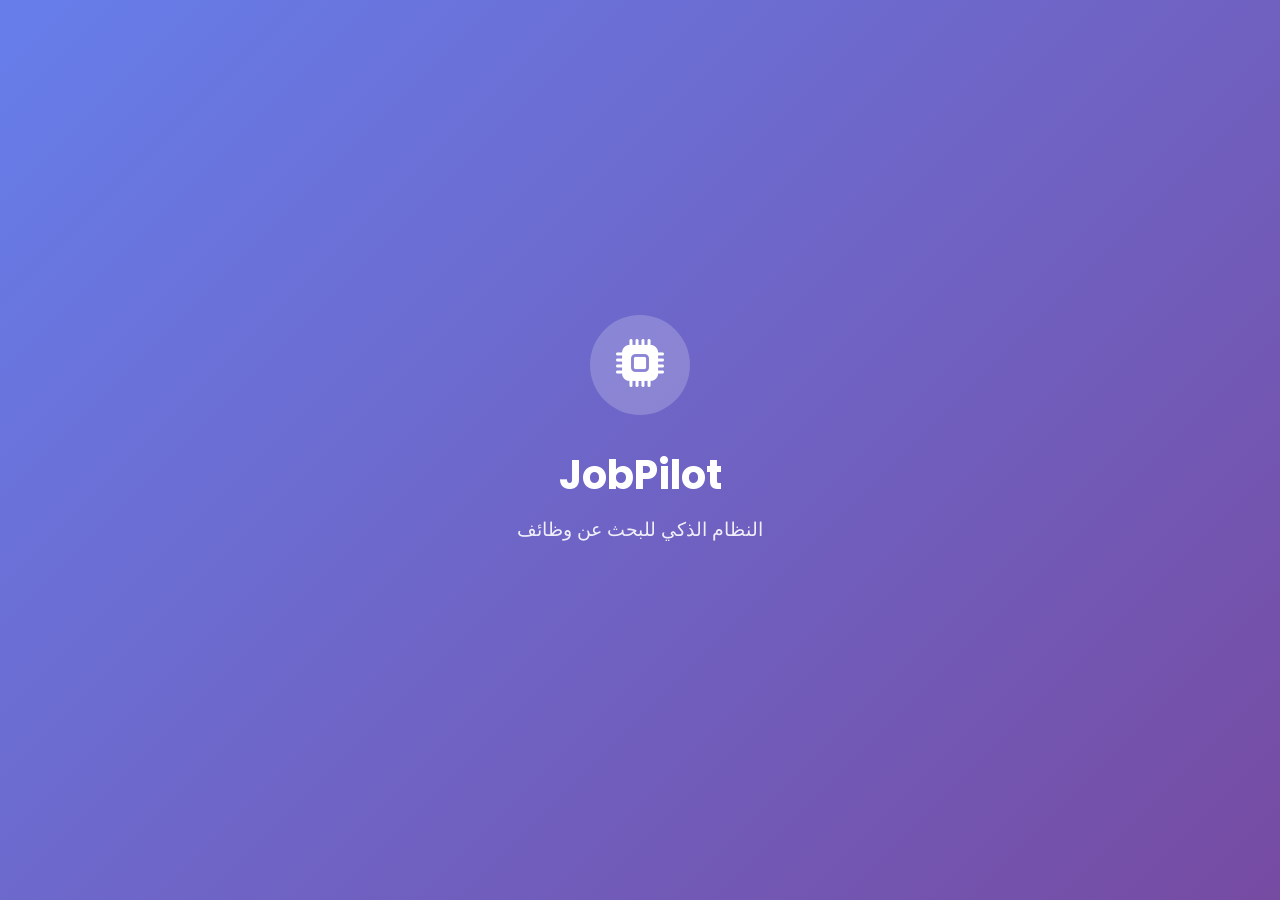
==== frontend/html/index-backup.html @ d179b81a "Initial commit: JobPilot AI-powered job application system" ====
<!DOCTYPE html>
<html lang="ar" dir="rtl">
<head>
    <meta charset="UTF-8">
    <meta name="viewport" content="width=device-width, initial-scale=1.0">
    <title>JobPilot - مساعدك الذكي للوظائف</title>
    
    <!-- Bootstrap CSS -->
    <link href="https://cdn.jsdelivr.net/npm/bootstrap@5.3.0/dist/css/bootstrap.min.css" rel="stylesheet">
    <!-- Bootstrap Icons -->
    <link rel="stylesheet" href="https://cdn.jsdelivr.net/npm/bootstrap-icons@1.11.0/font/bootstrap-icons.css">
    <!-- AOS Animation -->
    <link href="https://unpkg.com/aos@2.3.1/dist/aos.css" rel="stylesheet">
    <!-- Swiper CSS -->
    <link rel="stylesheet" href="https://cdn.jsdelivr.net/npm/swiper@10/swiper-bundle.min.css">
    <!-- Custom CSS -->
    <link rel="stylesheet" href="css/style.css">
    
    </head>
<body class="home-page">
    <!-- Secondary Navigation Bar -->
    <nav class="navbar navbar-expand-lg navbar-dark py-2" id="secondaryNav">
        <div class="container">
            <div class="d-flex justify-content-center w-100">
                <ul class="navbar-nav">
                    <li class="nav-item">
                        <a class="nav-link nav-link-sm" href="login.html">
                            <i class="bi bi-box-arrow-in-left me-1"></i> تسجيل الدخول
                        </a>
                    </li>
                    <li class="nav-item">
                        <a class="nav-link nav-link-sm" href="register.html">
                            <i class="bi bi-person-plus me-1"></i> إنشاء حساب
                        </a>
                    </li>
                    <li class="nav-item">
                        <a class="nav-link nav-link-sm" href="search.html">
                            <i class="bi bi-search me-1"></i> البحث عن وظائف
                        </a>
                    </li>
                    <li class="nav-item">
                        <a class="nav-link nav-link-sm" href="dashboard.html">
                            <i class="bi bi-speedometer2 me-1"></i> لوحة التحكم
                        </a>
                    </li>
                    <li class="nav-item">
                        <a class="nav-link nav-link-sm" href="profile.html">
                            <i class="bi bi-person me-1"></i> الملف الشخصي
                        </a>
                    </li>
                </ul>
            </div>
        </div>
    </nav>

    <!-- Main Navigation -->
    <nav class="navbar navbar-expand-lg navbar-dark bg-primary fixed-top" id="mainNav">
        <div class="container">
            <a class="navbar-brand fw-bold" href="#home">
                <i class="bi bi-rocket-takeoff"></i> JobPilot
            </a>
            <button class="navbar-toggler" type="button" data-bs-toggle="collapse" data-bs-target="#navbarNav">
                <span class="navbar-toggler-icon"></span>
            </button>
            <div class="collapse navbar-collapse" id="navbarNav">
                <ul class="navbar-nav ms-auto">
                    <li class="nav-item">
                        <a class="nav-link" href="#home">الرئيسية</a>
                    </li>
                    <li class="nav-item">
                        <a class="nav-link" href="#features">المميزات</a>
                    </li>
                    <li class="nav-item">
                        <a class="nav-link" href="#how-it-works">كيف يعمل</a>
                    </li>
                    <li class="nav-item">
                        <div class="user-info">
                            <div class="user-avatar">
                                <i class="bi bi-person-circle"></i>
                            </div>
                            <div class="user-details">
                                <div class="user-name" id="userName">مرحباً</div>
                                <div class="user-email" id="userEmail">أهلاً بك</div>
                            </div>
                            <button class="logout-btn" onclick="logout()">
                                <i class="bi bi-box-arrow-right"></i>
                                تسجيل الخروج
                            </button>
                        </div>
                    </li>
                    <li class="nav-item">
                        <div class="notification-dropdown">
                            <button class="notification-btn" onclick="toggleNotifications()">
                                <i class="bi bi-bell-fill"></i>
                                <span class="notification-badge" id="notificationBadge">0</span>
                            </button>
                            <div class="notification-dropdown-content" id="notificationDropdown">
                                <div class="notification-header">
                                    <h4>الإشعارات</h4>
                                    <button class="clear-all-btn" onclick="clearAllNotifications()">مسح الكل</button>
                                    <button class="view-jobs-btn" onclick="viewAppliedJobs()">عرض الوظائف</button>
                                </div>
                                <div class="notification-list" id="notificationList">
                                    <!-- Notifications will be loaded here -->
                                </div>
                            </div>
                        </div>
                    </li>
                </ul>
            </div>
        </div>
    </nav>

    <!-- Hero Section -->
    <section id="home" class="hero-section">
        <div class="container">
            <div class="row align-items-center min-vh-100">
                <div class="col-lg-6" data-aos="fade-right">
                    <div class="hero-content">
                        <h1 class="display-2 fw-bold text-white mb-4">
                            ابحث عن وظيفتك<br>
                            <span class="typing-text" id="typingText">تلقائياً</span>
                        </h1>
                        <p class="lead text-white-50 mb-4 fs-4">
                            منصة ذكية تجمع لك الوظائف المناسبة وتتقدم عليها بدلاً عنك<br>
                            وداعاً للبحث التقليدي والممل
                        </p>
                        <div class="d-flex gap-3 flex-wrap mb-5">
                        <a href="register.html" class="btn btn-warning btn-lg px-5 py-3 btn-arrow-animated">
                                <i class="bi bi-arrow-left ms-2"></i> ابدأ الآن
                            </a>
                            <a href="#features" class="btn btn-outline-light btn-lg px-5 py-3">
                                <i class="bi bi-play-circle ms-2"></i> تعرف على المميزات
                            </a>
                        </div>
                        
                        <!-- Trust Badges -->
                        <div class="trust-badges">
                            <div class="row">
                                <div class="col-4">
                                    <div class="trust-item">
                                        <div class="trust-icon">
                                            <i class="bi bi-briefcase-fill"></i>
                                        </div>
                                        <h4 class="fw-bold">10K+</h4>
                                        <p class="mb-0">وظيفة يومياً</p>
                                    </div>
                                </div>
                                <div class="col-4">
                                    <div class="trust-item">
                                        <div class="trust-icon">
                                            <i class="bi bi-check-circle-fill"></i>
                                        </div>
                                        <h4 class="fw-bold">95%</h4>
                                        <p class="mb-0">معدل النجاح</p>
                                    </div>
                                </div>
                                <div class="col-4">
                                    <div class="trust-item">
                                        <div class="trust-icon">
                                            <i class="bi bi-clock-fill"></i>
                                        </div>
                                        <h4 class="fw-bold">24/7</h4>
                                        <p class="mb-0">بحث مستمر</p>
                                    </div>
                                </div>
                            </div>
                        </div>
                    </div>
                </div>
                <div class="col-lg-6" data-aos="fade-left">
                    <div class="hero-image text-center">
                        <div class="floating-animation">
                            <div class="position-relative">
                                <div class="bg-white bg-opacity-10 rounded-4 p-5 backdrop-blur-sm">
                                    <i class="bi bi-briefcase-fill display-1 text-white mb-4"></i>
                                    <h3 class="text-white fw-bold mb-3">ابحث عن وظيفتك المثالية</h3>
                                    <div class="bg-white bg-opacity-20 rounded-3 p-3 mb-3">
                                        <div class="d-flex align-items-center">
                                            <i class="bi bi-search text-white ms-3"></i>
                                            <span class="text-white">محرك بحث ذكي</span>
                                        </div>
                                    </div>
                                    <div class="bg-white bg-opacity-20 rounded-3 p-3 mb-3 cursor-pointer" onclick="window.location.href='employer-registration.html'" style="cursor: pointer; transition: all 0.3s ease;">
                                        <div class="d-flex align-items-center">
                                            <i class="bi bi-building text-white ms-3"></i>
                                            <span class="text-white">صاحب عمل؟ انشر وظيفة</span>
                                        </div>
                                    </div>
                                    <div class="bg-white bg-opacity-20 rounded-3 p-3 cursor-pointer" onclick="window.location.href='search-hero-separated.html'" style="cursor: pointer; transition: all 0.3s ease;">
                                        <div class="d-flex align-items-center">
                                            <i class="bi bi-send-check text-white ms-3"></i>
                                            <span class="text-white">تقديم على وظيفة</span>
                                        </div>
                                    </div>
                                </div>
                            </div>
                        </div>
                    </div>
                </div>
            </div>
        </div>
    </section>

    <!-- Quick Action Boxes -->
    <section class="quick-actions-section py-5">
        <div class="container">
            <div class="quick-hero-actions">
                <div class="quick-action-box" onclick="window.location.href='employer-registration.html'">
                    <div class="quick-action-icon">
                        <i class="bi bi-building"></i>
                    </div>
                    <h4>صاحب عمل</h4>
                    <p>انشر وظائفك واجد أفضل المواهب المناسبة لشركتك</p>
                    <div class="quick-action-stats">
                        <span class="stat-item">500+ وظيفة</span>
                        <span class="stat-item">1000+ شركة</span>
                    </div>
                </div>
                
                <div class="quick-action-box" onclick="window.location.href='ai-system.html'">
                    <div class="quick-action-icon">
                        <i class="bi bi-person-plus"></i>
                    </div>
                    <h4>باحث عن عمل</h4>
                    <p>سجل بياناتك واحصل على وظيفة أحلامك تلقائياً</p>
                    
                </div>
                
                <div class="quick-action-box" onclick="window.location.href='search-hero-separated.html'">
                    <div class="quick-action-icon">
                        <i class="bi bi-search"></i>
                    </div>
                    <h4>تقدم الآن</h4>
                    <p>ابحث عن وظائف وتقدم فوراً باستخدام الذكاء الاصطناعي</p>
                    <div class="quick-action-stats">
                        <span class="stat-item">10K+ وظيفة</span>
                        <span class="stat-item">24/7 بحث</span>
                    </div>
                </div>
            </div>
        </div>
    </section>

    <!-- Features Section -->
    <section id="features" class="py-5 bg-light">
        <div class="container">
            <div class="text-center mb-5" data-aos="fade-up">
                <h2 class="display-4 fw-bold">مميزات رائعة</h2>
                <p class="lead text-muted">كل ما تحتاجه للبحث عن وظيفة أحلامك</p>
            </div>
            
            <div class="row g-4">
                <div class="col-md-6 col-lg-4" data-aos="fade-up" data-aos-delay="100">
                    <div class="feature-card card h-100 border-0 shadow-sm">
                        <div class="card-body text-center p-4">
                            <div class="feature-icon mb-3">
                                <i class="bi bi-person-badge display-4 text-primary"></i>
                            </div>
                            <h4 class="card-title">إدارة الملف الشخصي</h4>
                            <p class="card-text text-muted">ارفع سيرتك الذاتية وحدد تفضيلاتك ومهاراتك مرة واحدة فقط</p>
                        </div>
                    </div>
                </div>
                
                <div class="col-md-6 col-lg-4" data-aos="fade-up" data-aos-delay="200">
                    <div class="feature-card card h-100 border-0 shadow-sm">
                        <div class="card-body text-center p-4">
                            <div class="feature-icon mb-3">
                                <i class="bi bi-search display-4 text-success"></i>
                            </div>
                            <h4 class="card-title">بحث ذكي</h4>
                            <p class="card-text text-muted">يجلب النظام الوظائف من LinkedIn و Indeed وأهم منصات العمل</p>
                        </div>
                    </div>
                </div>
                
                <div class="col-md-6 col-lg-4" data-aos="fade-up" data-aos-delay="300">
                    <div class="feature-card card h-100 border-0 shadow-sm">
                        <div class="card-body text-center p-4">
                            <div class="feature-icon mb-3">
                                <i class="bi bi-robot display-4 text-warning"></i>
                            </div>
                            <h4 class="card-title">تقديم تلقائي</h4>
                            <p class="card-text text-muted">يتقدم النظام على الوظائف المناسبة تلقائياً بالنيابة عنك</p>
                        </div>
                    </div>
                </div>
                
                <div class="col-md-6 col-lg-4" data-aos="fade-up" data-aos-delay="400">
                    <div class="feature-card card h-100 border-0 shadow-sm">
                        <div class="card-body text-center p-4">
                            <div class="feature-icon mb-3">
                                <i class="bi bi-graph-up display-4 text-info"></i>
                            </div>
                            <h4 class="card-title">لوحة متابعة</h4>
                            <p class="card-text text-muted">تابع حالة طلباتك والإحصائيات المفصلة عن التقدمات</p>
                        </div>
                    </div>
                </div>
                
                <div class="col-md-6 col-lg-4" data-aos="fade-up" data-aos-delay="500">
                    <div class="feature-card card h-100 border-0 shadow-sm">
                        <div class="card-body text-center p-4">
                            <div class="feature-icon mb-3">
                                <i class="bi bi-magic display-4 text-danger"></i>
                            </div>
                            <h4 class="card-title">ذكاء اصطناعي</h4>
                            <p class="card-text text-muted">تحليل السيرة الذاتية واقتراح وظائف مناسبة وإنشاء رسائل تعريفية</p>
                        </div>
                    </div>
                </div>
                
                <div class="col-md-6 col-lg-4" data-aos="fade-up" data-aos-delay="600">
                    <div class="feature-card card h-100 border-0 shadow-sm">
                        <div class="card-body text-center p-4">
                            <div class="feature-icon mb-3">
                                <i class="bi bi-bell display-4 text-secondary"></i>
                            </div>
                            <h4 class="card-title">تنبيهات ذكية</h4>
                            <p class="card-text text-muted">تلقي إشعارات فورية بالوظائف الجديدة والمطابقة لمؤهلاتك</p>
                        </div>
                    </div>
                </div>
            </div>
        </div>
    </section>

    <!-- How It Works -->
    <section id="how-it-works" class="py-5">
        <div class="container">
            <div class="text-center mb-5" data-aos="fade-up">
                <h2 class="display-4 fw-bold">كيف يعمل JobPilot؟</h2>
                <p class="lead text-muted">ثلاث خطوات بسيطة للحصول على وظيفة أحلامك</p>
            </div>
            
            <div class="row">
                <div class="col-lg-4 mb-4" data-aos="fade-up" data-aos-delay="100">
                    <div class="step-card text-center">
                        <div class="step-number">1</div>
                        <div class="step-icon mb-3">
                            <i class="bi bi-person-plus display-1 text-primary"></i>
                        </div>
                        <h4>إنشاء حساب</h4>
                        <p class="text-muted">سجل حساب جديد وارفع سيرتك الذاتية ومعلوماتك</p>
                    </div>
                </div>
                
                <div class="col-lg-4 mb-4" data-aos="fade-up" data-aos-delay="200">
                    <div class="step-card text-center">
                        <div class="step-number">2</div>
                        <div class="step-icon mb-3">
                            <i class="bi bi-gear display-1 text-success"></i>
                        </div>
                        <h4>ضبط التفضيلات</h4>
                        <p class="text-muted">حدد نوع الوظيفة والمجال والدولة والمستوى المطلوب</p>
                    </div>
                </div>
                
                <div class="col-lg-4 mb-4" data-aos="fade-up" data-aos-delay="300">
                    <div class="step-card text-center">
                        <div class="step-number">3</div>
                        <div class="step-icon mb-3">
                            <i class="bi bi-rocket-takeoff display-1 text-warning"></i>
                        </div>
                        <h4>اجلس واسترخِ</h4>
                        <p class="text-muted">النظام سيبحث ويتقدم على أفضل الوظائف تلقائياً</p>
                    </div>
                </div>
            </div>
        </div>
    </section>

    <!-- Stats Section -->
    <section class="stats-section">
        <div class="container">
            <div class="row">
                <div class="col-lg-3 col-md-6" data-aos="fade-up" data-aos-delay="100">
                    <div class="stat-card">
                        <div class="stat-number" data-count="50000">0</div>
                        <div class="stat-label">مستخدم نشط</div>
                    </div>
                </div>
                <div class="col-lg-3 col-md-6" data-aos="fade-up" data-aos-delay="200">
                    <div class="stat-card">
                        <div class="stat-number" data-count="1000000">0</div>
                        <div class="stat-label">وظيفة متاحة</div>
                    </div>
                </div>
                <div class="col-lg-3 col-md-6" data-aos="fade-up" data-aos-delay="300">
                    <div class="stat-card">
                        <div class="stat-number" data-count="98">0%</div>
                        <div class="stat-label">معدل الرضا</div>
                    </div>
                </div>
                <div class="col-lg-3 col-md-6" data-aos="fade-up" data-aos-delay="400">
                    <div class="stat-card">
                        <div class="stat-number" data-count="500">0+</div>
                        <div class="stat-label">شريك توظيف</div>
                    </div>
                </div>
            </div>
        </div>
    </section>

    <!-- Testimonials Section -->
    <section class="py-5 bg-light">
        <div class="container">
            <div class="text-center mb-5" data-aos="fade-up">
                <h2 class="display-4 fw-bold">ماذا يقول عملاؤنا</h2>
                <p class="lead text-muted">قصص نجاح حقيقية من مستخدمي JobPilot</p>
            </div>
            
            <div class="swiper testimonialSwiper" data-aos="fade-up">
                <div class="swiper-wrapper">
                    <div class="swiper-slide">
                        <div class="testimonial-card">
                            <div class="rating">
                                <i class="bi bi-star-fill"></i>
                                <i class="bi bi-star-fill"></i>
                                <i class="bi bi-star-fill"></i>
                                <i class="bi bi-star-fill"></i>
                                <i class="bi bi-star-fill"></i>
                            </div>
                            <p class="mb-4 fs-5">"JobPilot غير حياتي تماماً! حصلت على وظيفة أحلامي في أقل من شهر. النظام كان يتقدم على الوظائف المناسبة تلقائياً وأنا نائم."</p>
                            <div class="d-flex align-items-center">
                                <img src="https://picsum.photos/seed/user1/80/80" alt="User" class="testimonial-avatar ms-3">
                                <div>
                                    <h5 class="mb-0">أحمد محمد</h5>
                                    <p class="text-muted mb-0">مطور برمجيات</p>
                                </div>
                            </div>
                        </div>
                    </div>
                    <div class="swiper-slide">
                        <div class="testimonial-card">
                            <div class="rating">
                                <i class="bi bi-star-fill"></i>
                                <i class="bi bi-star-fill"></i>
                                <i class="bi bi-star-fill"></i>
                                <i class="bi bi-star-fill"></i>
                                <i class="bi bi-star-fill"></i>
                            </div>
                            <p class="mb-4 fs-5">"أفضل منصة بحث عن وظائف استخدمتها. وفرت علي الكثير من الوقت والمجهود. أوصي بها بشدة لكل الباحثين عن عمل."</p>
                            <div class="d-flex align-items-center">
                                <img src="https://picsum.photos/seed/user2/80/80" alt="User" class="testimonial-avatar ms-3">
                                <div>
                                    <h5 class="mb-0">سارة أحمد</h5>
                                    <p class="text-muted mb-0">مصممة جرافيك</p>
                                </div>
                            </div>
                        </div>
                    </div>
                    <div class="swiper-slide">
                        <div class="testimonial-card">
                            <div class="rating">
                                <i class="bi bi-star-fill"></i>
                                <i class="bi bi-star-fill"></i>
                                <i class="bi bi-star-fill"></i>
                                <i class="bi bi-star-fill"></i>
                                <i class="bi bi-star-fill"></i>
                            </div>
                            <p class="mb-4 fs-5">"الميزة الذكية للتقديم التلقائي رائعة. حصلت على 5 مقابلات في الأسبوع الأول فقط. شكراً JobPilot!"</p>
                            <div class="d-flex align-items-center">
                                <img src="https://picsum.photos/seed/user3/80/80" alt="User" class="testimonial-avatar ms-3">
                                <div>
                                    <h5 class="mb-0">خالد العلي</h5>
                                    <p class="text-muted mb-0">مدير مشروع</p>
                                </div>
                            </div>
                        </div>
                    </div>
                </div>
                <div class="swiper-pagination"></div>
            </div>
        </div>
    </section>

    <!-- CTA Section -->
    <section class="cta-section">
        <div class="container text-center position-relative">
            <div class="row">
                <div class="col-lg-8 mx-auto" data-aos="zoom-in">
                    <h2 class="display-4 fw-bold mb-4">هل أنت مستعد للعثور على وظيفة أحلامك؟</h2>
                    <p class="lead mb-4 fs-5">انضم إلى آلاف الباحثين عن عمل الذين وثقوا في JobPilot وبدأوا مسيرتهم المهنية الجديدة</p>
                    <div class="d-flex gap-3 justify-content-center flex-wrap">
                        <a href="register.html" class="cta-button btn-arrow-animated">
                            <i class="bi bi-arrow-left ms-2"></i> ابدأ مجاناً الآن
                        </a>
                        <a href="#features" class="btn btn-outline-light btn-lg px-5 py-3">
                            <i class="bi bi-info-circle ms-2"></i> تعرف المزيد
                        </a>
                    </div>
                    <div class="mt-4">
                        <p class="mb-0"><i class="bi bi-check-circle ms-2"></i> لا توجد بطاقة ائتمانية مطلوبة</p>
                        <p class="mb-0"><i class="bi bi-check-circle ms-2"></i> إلغاء الاشتراك في أي وقت</p>
                    </div>
                </div>
            </div>
        </div>
    </section>

    <!-- Footer -->
    <footer class="bg-dark text-white py-4">
        <div class="container">
            <div class="row">
                <div class="col-md-6">
                    <h5><i class="bi bi-rocket-takeoff"></i> JobPilot</h5>
                    <p class="text-muted">مساعدك الذكي للبحث عن وظائف</p>
                </div>
                <div class="col-md-6 text-md-end">
                    <div class="social-links">
                        <a href="#" class="text-white me-3"><i class="bi bi-facebook"></i></a>
                        <a href="#" class="text-white me-3"><i class="bi bi-twitter"></i></a>
                        <a href="#" class="text-white me-3"><i class="bi bi-linkedin"></i></a>
                        <a href="#" class="text-white"><i class="bi bi-instagram"></i></a>
                    </div>
                </div>
            </div>
            <hr class="my-3 bg-secondary">
            <div class="text-center">
                <p class="mb-0 text-muted">&copy; 2024 JobPilot. جميع الحقوق محفوظة.</p>
            </div>
        </div>
    </footer>

    <!-- Bootstrap JS -->
    <script src="https://cdn.jsdelivr.net/npm/bootstrap@5.3.0/dist/js/bootstrap.bundle.min.js"></script>
    <!-- AOS Animation -->
    <script src="https://unpkg.com/aos@2.3.1/dist/aos.js"></script>
    <!-- Custom JS -->
    <script src="js/main.js"></script>
<script>
// Notification System
let notifications = [];
let notificationId = 0;

// Toggle notification dropdown
function toggleNotifications() {
    const dropdown = document.getElementById('notificationDropdown');
    dropdown.classList.toggle('show');
}

// Close dropdown when clicking outside
document.addEventListener('click', function(event) {
    const dropdown = document.getElementById('notificationDropdown');
    const button = event.target.closest('.notification-btn');
    
    if (!button && !dropdown.contains(event.target)) {
        dropdown.classList.remove('show');
    }
});

// Add new notification
function addNotification(title, message, type = 'info', job = null) {
    const notification = {
        id: ++notificationId,
        title: title,
        message: message,
        type: type,
        job: job,
        time: new Date(),
        read: false
    };
    
    notifications.unshift(notification);
    updateNotificationUI();
    updateNotificationBadge();
}

// Update notification UI
function updateNotificationUI() {
    const notificationList = document.getElementById('notificationList');
    
    if (notifications.length === 0) {
        notificationList.innerHTML = `
            <div class="no-notifications">
                <i class="bi bi-bell-slash"></i>
                <p>لا توجد إشعارات</p>
            </div>
        `;
        return;
    }
    
    notificationList.innerHTML = notifications.map(notification => `
        <div class="notification-item ${!notification.read ? 'unread' : ''}" onclick="markAsRead(${notification.id})">
            <div class="notification-content">
                <div class="notification-icon ${notification.type}">
                    <i class="bi bi-${getNotificationIcon(notification.type)}"></i>
                </div>
                <div class="notification-text">
                    <h5>${notification.title}</h5>
                    <p>${notification.message}</p>
                    ${notification.job ? `
                        <div class="job-details">
                            <div class="job-info">
                                <span class="job-title">${notification.job.title}</span>
                                <span class="job-company">${notification.job.company}</span>
                            </div>
                            <div class="job-meta">
                                <span class="job-salary">${notification.job.salary}</span>
                                <span class="job-location">${notification.job.location}</span>
                                <span class="job-status status-${notification.job.status === 'تم القبول' ? 'success' : notification.job.status === 'مرفوض' ? 'danger' : 'warning'}">${notification.job.status}</span>
                            </div>
                        </div>
                    ` : ''}
                    <div class="notification-time">${formatTime(notification.time)}</div>
                </div>
            </div>
        </div>
    `).join('');
}

// Update notification badge
function updateNotificationBadge() {
    const badge = document.getElementById('notificationBadge');
    const unreadCount = notifications.filter(n => !n.read).length;
    
    badge.textContent = unreadCount;
    badge.style.display = unreadCount > 0 ? 'flex' : 'none';
}

// Mark notification as read
function markAsRead(id) {
    const notification = notifications.find(n => n.id === id);
    if (notification) {
        notification.read = true;
        updateNotificationUI();
        updateNotificationBadge();
    }
}

// View applied jobs
function viewAppliedJobs() {
    const dropdown = document.getElementById('notificationDropdown');
    dropdown.classList.remove('show');
    
    if (window.appliedJobs && window.appliedJobs.length > 0) {
        // Create modal to show applied jobs
        const modal = document.createElement('div');
        modal.className = 'applied-jobs-modal';
        modal.innerHTML = `
            <div class="modal-overlay" onclick="closeAppliedJobsModal()">
                <div class="modal-content">
                    <div class="modal-header">
                        <h3>الوظائف التي تم التقديم عليها</h3>
                        <button class="close-modal-btn" onclick="closeAppliedJobsModal()">
                            <i class="bi bi-x"></i>
                        </button>
                    </div>
                    <div class="modal-body">
                        ${window.appliedJobs.map(job => `
                            <div class="applied-job-item">
                                <div class="job-header">
                                    <h4>${job.title}</h4>
                                    <span class="job-status status-${job.status === 'تم القبول' ? 'success' : job.status === 'مرفوض' ? 'danger' : 'warning'}">${job.status}</span>
                                </div>
                                <div class="job-details">
                                    <div class="job-info-row">
                                        <span class="job-label">الشركة:</span>
                                        <span class="job-value">${job.company}</span>
                                    </div>
                                    <div class="job-info-row">
                                        <span class="job-label">الراتب:</span>
                                        <span class="job-value">${job.salary}</span>
                                    </div>
                                    <div class="job-info-row">
                                        <span class="job-label">الموقع:</span>
                                        <span class="job-value">${job.location}</span>
                                    </div>
                                    <div class="job-info-row">
                                        <span class="job-label">تاريخ التقديم:</span>
                                        <span class="job-value">${formatTime(job.date)}</span>
                                    </div>
                                </div>
                            </div>
                        `).join('')}
                    </div>
                </div>
            </div>
        `;
        
        document.body.appendChild(modal);
        
        // Add modal styles
        const modalStyles = document.createElement('style');
        modalStyles.textContent = `
            .applied-jobs-modal {
                position: fixed;
                top: 0;
                left: 0;
                width: 100%;
                height: 100%;
                z-index: 9999;
                display: flex;
                align-items: center;
                justify-content: center;
            }
            
            .modal-overlay {
                position: absolute;
                top: 0;
                left: 0;
                width: 100%;
                height: 100%;
                background: rgba(0, 0, 0, 0.5);
                display: flex;
                align-items: center;
                justify-content: center;
            }
            
            .modal-content {
                background: white;
                border-radius: 15px;
                max-width: 600px;
                max-height: 80vh;
                overflow-y: auto;
                position: relative;
                box-shadow: 0 20px 60px rgba(0, 0, 0, 0.3);
            }
            
            .modal-header {
                display: flex;
                justify-content: space-between;
                align-items: center;
                padding: 20px;
                border-bottom: 1px solid #e9ecef;
            }
            
            .modal-header h3 {
                margin: 0;
                color: #333;
            }
            
            .close-modal-btn {
                background: none;
                border: none;
                font-size: 1.5rem;
                cursor: pointer;
                color: #666;
                transition: all 0.3s ease;
            }
            
            .close-modal-btn:hover {
                color: #333;
            }
            
            .modal-body {
                padding: 20px;
            }
            
            .applied-job-item {
                border: 1px solid #e9ecef;
                border-radius: 10px;
                margin-bottom: 15px;
                overflow: hidden;
            }
            
            .job-header {
                display: flex;
                justify-content: space-between;
                align-items: center;
                padding: 15px;
                background: #f8f9fa;
            }
            
            .job-header h4 {
                margin: 0;
                color: #333;
                font-size: 1.1rem;
            }
            
            .job-info-row {
                display: flex;
                justify-content: space-between;
                padding: 10px 15px;
                border-bottom: 1px solid #f8f9fa;
            }
            
            .job-info-row:last-child {
                border-bottom: none;
            }
            
            .job-label {
                font-weight: 600;
                color: #666;
                font-size: 0.9rem;
            }
            
            .job-value {
                color: #333;
                font-weight: 500;
            }
        `;
        document.head.appendChild(modalStyles);
        
        // Store modal reference
        window.currentModal = modal;
    } else {
        // No applied jobs
        showNotification('لا توجد وظائف تم التقديم عليها', 'info');
    }
}

// Close applied jobs modal
function closeAppliedJobsModal() {
    if (window.currentModal) {
        window.currentModal.remove();
        window.currentModal = null;
    }
}

// Clear all notifications
function clearAllNotifications() {
    notifications = [];
    updateNotificationUI();
    updateNotificationBadge();
}

// Get notification icon
function getNotificationIcon(type) {
    const icons = {
        success: 'check-circle-fill',
        info: 'info-circle-fill',
        warning: 'exclamation-triangle-fill',
        error: 'x-circle-fill'
    };
    return icons[type] || 'info-circle-fill';
}

// Format time
function formatTime(date) {
    const now = new Date();
    const diff = Math.floor((now - date) / 1000); // seconds
    
    if (diff < 60) return 'الآن';
    if (diff < 3600) return `${Math.floor(diff / 60)} دقيقة`;
    if (diff < 86400) return `${Math.floor(diff / 3600)} ساعة`;
    return `${Math.floor(diff / 86400)} يوم`;
}

// Add new job application based on user data
function addNewJobApplication() {
    const userData = JSON.parse(localStorage.getItem('userData'));
    if (!userData) return;
    
    // Create realistic job based on user data
    const jobTitles = {
        'it': ['مطور واجهات أمامية', 'مطور Full Stack', 'محلل بيانات', 'مهندس برمجيات'],
        'finance': ['محاسب', 'محلل مالي', 'مدير مالي', 'مدقق حسابات'],
        'marketing': ['مدير تسويق', 'متخصص تسويق رقمي', 'مدير حملات', 'محلل تسويق'],
        'hr': ['مدير موارد بشرية', 'متخصص توظيف', 'مدير تدريب', 'محلل موارده بشرية'],
        'sales': ['مدير مبيعات', 'مندوب مبيعات', 'مدير حسابات', 'مطور أعمال'],
        'engineering': ['مهندس مدني', 'مهندس كهربائي', 'مهندس ميكانيكي', 'مهندس معماري'],
        'healthcare': ['طبيب عام', 'ممرض', 'صيدلي', 'فني طبي'],
        'education': ['معلم', 'مدير مدرسة', 'مدرب', 'أكاديمي']
    };
    
    const companies = {
        'riyadh': ['شركة التقنية المتقدمة', 'بنك الأعمال السعودية', 'شركة النقل', 'شركة الاتصالات', 'شركة البترول'],
        'jeddah': ['شركة البحر الأحمر', 'شركة الموانئ', 'شركة السياحة', 'شركة التجارة', 'شركة الصناعة'],
        'dammam': ['شركة الصناعية', 'شركة البتروكيماويات', 'شركة النقل البحري', 'شركة الخدمات', 'شركة التكنولوجيا']
    };
    
    const userIndustry = userData.industry || 'it';
    const userLocation = userData.preferredLocation || 'riyadh';
    
    const titles = jobTitles[userIndustry] || jobTitles['it'];
    const companyList = companies[userLocation] || companies['riyadh'];
    
    const newJob = {
        id: Date.now(),
        title: titles[Math.floor(Math.random() * titles.length)],
        company: companyList[Math.floor(Math.random() * companyList.length)],
        type: 'info',
        salary: userData.targetSalary || '10,000 - 15,000 ريال',
        location: userLocation,
        status: 'قيد المراجعة',
        date: new Date()
    };
    
    // Add to applied jobs
    if (!window.appliedJobs) {
        window.appliedJobs = [];
    }
    window.appliedJobs.push(newJob);
    
    // Save to localStorage
    localStorage.setItem('appliedJobs', JSON.stringify(window.appliedJobs));
    
    // Add notification
    addNotification(
        'تقديم جديد على وظيفة',
        `قام النظام الذكي بالتقديم على وظيفة "${newJob.title}" في ${newJob.company}`,
        'info',
        newJob
    );
}

// Check if user data exists on page load
document.addEventListener('DOMContentLoaded', function() {
    const userData = localStorage.getItem('userData');
    
    if (!userData) {
        // No user data found, redirect to AI system for registration
        window.location.href = 'ai-system.html';
    } else {
        // User data exists, load applied jobs from localStorage
        const savedJobs = localStorage.getItem('appliedJobs');
        if (savedJobs) {
            window.appliedJobs = JSON.parse(savedJobs);
        }
        
        // Display user name
        const user = JSON.parse(userData);
        const userNameElement = document.getElementById('userName');
        const userEmailElement = document.getElementById('userEmail');
        
        if (userNameElement && user.fullName) {
            userNameElement.textContent = `مرحباً، ${user.fullName}`;
        }
        
        if (userEmailElement && user.email) {
            userEmailElement.textContent = user.email;
        }
        
        // Add notifications for existing applied jobs
        window.appliedJobs.forEach(job => {
            addNotification(
                'تقديم على وظيفة',
                `قام النظام الذكي بالتقديم على وظيفة "${job.title}" في ${job.company}`,
                job.status === 'تم القبول' ? 'success' : job.status === 'مرفوض' ? 'error' : 'info',
                job
            );
        });
        
        // Add welcome notification
        addNotification(
            'مرحباً بك في JobPilot',
            'النظام الذكي يعمل الآن على البحث عن وظائف مناسبة لك',
            'success'
        );
    }
});

// Logout function
function logout() {
    // Clear user data from localStorage
    localStorage.removeItem('userData');
    localStorage.removeItem('appliedJobs');
    
    // Show notification
    addNotification('تم تسجيل الخروج', 'سيتم تسجيل خروجك بنجاح', 'info');
    
    // Redirect to login page after 1 second
    setTimeout(() => {
        window.location.href = 'login.html';
    }, 1000);
}
</script>
</body>
</html>
---- frontend/html/css/style.css ----
/* Modern Hero Section */
.hero-section {
    background: linear-gradient(135deg, #667eea 0%, #764ba2 100%);
    min-height: 100vh;
    display: flex;
    align-items: center;
    position: relative;
    overflow: hidden;
}

.hero-particles {
    position: absolute;
    top: 0;
    left: 0;
    width: 100%;
    height: 100%;
    overflow: hidden;
}

.particle {
    position: absolute;
    background: rgba(255, 255, 255, 0.1);
    border-radius: 50%;
    animation: float 6s ease-in-out infinite;
}

/* Clickable boxes hover effect */
.bg-white.bg-opacity-20.rounded-3.p-3.cursor-pointer:hover {
    background: rgba(255, 255, 255, 0.3) !important;
    transform: scale(1.05);
    box-shadow: 0 10px 25px rgba(0, 0, 0, 0.2);
}

/* Job Seeker and Employer Buttons */
.job-seeker-btn,
.employer-btn {
    background: linear-gradient(135deg, #667eea, #764ba2);
    color: white;
    border: none;
    padding: 8px 16px;
    border-radius: 6px;
    font-weight: 600;
    cursor: pointer;
    transition: all 0.3s ease;
    display: inline-flex;
    align-items: center;
    gap: 6px;
    margin: 0 3px;
    box-shadow: 0 3px 10px rgba(102, 126, 234, 0.3);
    font-size: 0.9rem;
}

.job-seeker-btn:hover,
.employer-btn:hover {
    transform: translateY(-2px);
    box-shadow: 0 6px 15px rgba(102, 126, 234, 0.4);
    background: linear-gradient(135deg, #5a67d8, #6b46c1);
}

.employer-btn {
    background: linear-gradient(135deg, #28a745, #20c997);
    box-shadow: 0 3px 10px rgba(40, 167, 69, 0.3);
}

.employer-btn:hover {
    background: linear-gradient(135deg, #218838, #1e7e34);
    box-shadow: 0 6px 15px rgba(40, 167, 69, 0.4);
}

.job-seeker-btn i,
.employer-btn i {
    font-size: 0.9rem;
}

/* Notification System */
.notification-dropdown {
  position: relative;
}

.notification-btn {
  background: transparent;
  border: none;
  color: white;
  font-size: 1.2rem;
  cursor: pointer;
  position: relative;
  transition: all 0.3s ease;
}

.notification-btn:hover {
  color: #ffd700;
}

.notification-badge {
  position: absolute;
  top: -5px;
  left: -5px;
  background: #dc3545;
  color: white;
  border-radius: 50%;
  width: 18px;
  height: 18px;
  display: flex;
  align-items: center;
  justify-content: center;
  font-size: 0.7rem;
  font-weight: 600;
}

.notification-dropdown-content {
  position: absolute;
  top: 100%;
  left: 0;
  background: white;
  border-radius: 10px;
  box-shadow: 0 10px 30px rgba(0, 0, 0, 0.2);
  min-width: 300px;
  max-height: 400px;
  overflow-y: auto;
  z-index: 1000;
  display: none;
  margin-top: 10px;
}

.notification-dropdown-content.show {
  display: block;
}

.notification-header {
  display: flex;
  justify-content: space-between;
  align-items: center;
  padding: 15px;
  border-bottom: 1px solid #e9ecef;
}

.notification-header h4 {
  margin: 0;
  color: #333;
  font-size: 1.1rem;
}

.clear-all-btn {
  background: #dc3545;
  color: white;
  border: none;
  padding: 5px 10px;
  border-radius: 5px;
  font-size: 0.8rem;
  cursor: pointer;
  transition: all 0.3s ease;
}

.clear-all-btn:hover {
  background: #c82333;
}

.view-jobs-btn {
  background: #667eea;
  color: white;
  border: none;
  padding: 5px 10px;
  border-radius: 5px;
  font-size: 0.8rem;
  cursor: pointer;
  transition: all 0.3s ease;
  margin-right: 10px;
}

.view-jobs-btn:hover {
  background: #5a67d8;
}

.notification-list {
  max-height: 300px;
  overflow-y: auto;
}

.notification-item {
  padding: 15px;
  border-bottom: 1px solid #f8f9fa;
  transition: all 0.3s ease;
  cursor: pointer;
}

.notification-item:hover {
  background: #f8f9fa;
}

.notification-item.unread {
  background: #e3f2fd;
  border-right: 3px solid #667eea;
}

.notification-content {
  display: flex;
  align-items: flex-start;
  gap: 10px;
}

.notification-icon {
  width: 40px;
  height: 40px;
  border-radius: 50%;
  display: flex;
  align-items: center;
  justify-content: center;
  font-size: 1rem;
  color: white;
  flex-shrink: 0;
}

.notification-icon.success {
  background: #28a745;
}

.notification-icon.info {
  background: #17a2b8;
}

.notification-icon.warning {
  background: #ffc107;
}

.notification-icon.error {
  background: #dc3545;
}

.notification-text {
  flex: 1;
}

.notification-text h5 {
  margin: 0 0 5px 0;
  color: #333;
  font-size: 0.9rem;
  font-weight: 600;
}

.notification-text p {
  margin: 0;
  color: #666;
  font-size: 0.8rem;
  line-height: 1.4;
}

.notification-time {
  font-size: 0.7rem;
  color: #999;
  margin-top: 5px;
}

.no-notifications {
  text-align: center;
  padding: 30px;
  color: #666;
}

.no-notifications i {
  font-size: 2rem;
  color: #ccc;
  margin-bottom: 10px;
}

/* Job Details in Notifications */
.job-details {
  margin-top: 10px;
  padding: 10px;
  background: #f8f9fa;
  border-radius: 8px;
  border: 1px solid #e9ecef;
}

.job-info {
  display: flex;
  justify-content: space-between;
  align-items: center;
  margin-bottom: 8px;
}

.job-title {
  font-weight: 600;
  color: #333;
  font-size: 0.9rem;
}

.job-company {
  color: #666;
  font-size: 0.8rem;
}

.job-meta {
  display: flex;
  gap: 10px;
  flex-wrap: wrap;
}

.job-salary,
.job-location,
.job-status {
  padding: 3px 8px;
  border-radius: 12px;
  font-size: 0.75rem;
  font-weight: 600;
}

.job-salary {
  background: #e3f2fd;
  color: #667eea;
}

.job-location {
  background: #d1ecf1;
  color: #0d6efd;
}

.job-status {
  color: white;
}

.job-status.status-success {
  background: #28a745;
}

.job-status.status-warning {
  background: #ffc107;
}

.job-status.status-danger {
  background: #dc3545;
}

/* User Info Display */
.user-info {
  display: flex;
  align-items: center;
  gap: 15px;
  padding: 5px 10px;
  background: rgba(255, 255, 255, 0.1);
  border-radius: 25px;
  backdrop-filter: blur(10px);
}

.user-avatar {
  width: 40px;
  height: 40px;
  background: linear-gradient(135deg, #667eea, #764ba2);
  border-radius: 50%;
  display: flex;
  align-items: center;
  justify-content: center;
  color: white;
  font-size: 1.2rem;
}

.user-details {
  display: flex;
  flex-direction: column;
  gap: 2px;
}

.user-name {
  font-weight: 600;
  color: white;
  font-size: 0.9rem;
}

.user-email {
  font-size: 0.8rem;
  color: rgba(255, 255, 255, 0.8);
}

.logout-btn {
  background: rgba(220, 53, 69, 0.2);
  color: white;
  border: none;
  padding: 5px 10px;
  border-radius: 5px;
  font-size: 0.8rem;
  cursor: pointer;
  transition: all 0.3s ease;
  display: flex;
  align-items: center;
  gap: 5px;
}

.logout-btn:hover {
  background: rgba(220, 53, 69, 0.4);
}

/* Quick Hero Actions */
.quick-actions-section {
    background: linear-gradient(135deg, #f8f9fa 0%, #e9ecef 100%);
    padding: 60px 0;
}

.quick-hero-actions {
    display: grid;
    grid-template-columns: repeat(auto-fit, minmax(280px, 1fr));
    gap: 25px;
    margin-bottom: 0;
    animation: fadeInUp 0.8s ease 0.2s both;
}

.quick-action-box {
    background: rgba(255, 255, 255, 0.95);
    backdrop-filter: blur(10px);
    border-radius: 20px;
    padding: 35px 25px;
    text-align: center;
    transition: all 0.3s ease;
    cursor: pointer;
    border: 3px solid transparent;
    box-shadow: 0 15px 40px rgba(0, 0, 0, 0.1);
    min-height: 200px;
    display: flex;
    flex-direction: column;
    justify-content: center;
    position: relative;
    overflow: hidden;
}

.quick-action-box::before {
    content: '';
    position: absolute;
    top: 0;
    left: 0;
    right: 0;
    height: 4px;
    background: linear-gradient(90deg, #667eea, #764ba2);
    opacity: 0;
    transition: opacity 0.3s ease;
}

.quick-action-box:hover::before {
    opacity: 1;
}

.quick-action-box:hover {
    transform: translateY(-8px);
    box-shadow: 0 25px 60px rgba(0, 0, 0, 0.15);
    border-color: rgba(102, 126, 234, 0.3);
    background: rgba(255, 255, 255, 1);
}

.quick-action-icon {
    width: 80px;
    height: 80px;
    background: linear-gradient(135deg, #667eea, #764ba2);
    border-radius: 50%;
    display: flex;
    align-items: center;
    justify-content: center;
    margin: 0 auto 20px;
    font-size: 2.5rem;
    color: white;
    transition: all 0.3s ease;
    position: relative;
    z-index: 2;
}

.quick-action-box:hover .quick-action-icon {
    transform: scale(1.1);
    box-shadow: 0 15px 40px rgba(102, 126, 234, 0.3);
}

.quick-action-box h4 {
    font-size: 1.5rem;
    font-weight: 700;
    color: #333;
    margin-bottom: 15px;
    position: relative;
    z-index: 2;
}

.quick-action-box p {
    color: #666;
    line-height: 1.6;
    font-size: 1rem;
    margin: 0;
    position: relative;
    z-index: 2;
}

.quick-action-stats {
    display: flex;
    justify-content: center;
    gap: 15px;
    margin-top: 15px;
    position: relative;
    z-index: 2;
}

.stat-item {
    background: linear-gradient(135deg, #667eea, #764ba2);
    color: white;
    padding: 5px 12px;
    border-radius: 20px;
    font-size: 0.85rem;
    font-weight: 600;
    display: inline-block;
    transition: all 0.3s ease;
}

.quick-action-box:hover .stat-item {
    transform: scale(1.05);
    box-shadow: 0 5px 15px rgba(102, 126, 234, 0.3);
}

@keyframes float {
    0%, 100% { transform: translateY(0px) rotate(0deg); }
    50% { transform: translateY(-20px) rotate(180deg); }
}

.hero-content h1 {
    font-size: 4rem;
    font-weight: 900;
    margin-bottom: 2rem;
    text-shadow: 3px 3px 6px rgba(0,0,0,0.3);
    line-height: 1.2;
}

.typing-text {
    color: #ffc107;
    border-left: 4px solid #ffc107;
    padding-left: 15px;
    animation: blink 1s infinite;
    min-height: 1.2em;
    display: inline-block;
}

@keyframes blink {
    0%, 50% { border-color: #ffc107; }
    51%, 100% { border-color: transparent; }
}

/* Trust Badges */
.trust-badges {
    background: rgba(255, 255, 255, 0.1);
    backdrop-filter: blur(10px);
    border-radius: 15px;
    padding: 2rem;
    margin-top: 3rem;
}

.trust-item {
    text-align: center;
    color: white;
}

.trust-icon {
    font-size: 2.5rem;
    margin-bottom: 1rem;
    color: #ffc107;
}

/* Enhanced Features */
.feature-card {
    background: white;
    border-radius: 25px;
    padding: 2.5rem;
    box-shadow: 0 15px 50px rgba(0,0,0,0.08);
    transition: all 0.5s cubic-bezier(0.4, 0, 0.2, 1);
    border: 2px solid transparent;
    position: relative;
    overflow: hidden;
    height: 100%;
}

.feature-card::before {
    content: '';
    position: absolute;
    top: 0;
    left: -100%;
    width: 100%;
    height: 100%;
    background: linear-gradient(90deg, transparent, rgba(102, 126, 234, 0.05), transparent);
    transition: left 0.8s ease;
}

.feature-card:hover::before {
    left: 100%;
}

.feature-card:hover {
    transform: translateY(-20px) scale(1.03);
    box-shadow: 0 25px 80px rgba(102, 126, 234, 0.25);
    border-color: #667eea;
}

.feature-icon {
    width: 90px;
    height: 90px;
    border-radius: 25px;
    display: flex;
    align-items: center;
    justify-content: center;
    font-size: 2.5rem;
    margin-bottom: 2rem;
    transition: all 0.4s ease;
    background: linear-gradient(135deg, #667eea 0%, #764ba2 100%);
    color: white;
}

.feature-card:hover .feature-icon {
    transform: rotateY(360deg) scale(1.1);
}

/* Stats Section */
.stats-section {
    background: linear-gradient(135deg, #f093fb 0%, #f5576c 100%);
    padding: 5rem 0;
    position: relative;
}

.stat-card {
    text-align: center;
    color: white;
    padding: 2.5rem;
    position: relative;
}

.stat-number {
    font-size: 3.5rem;
    font-weight: 900;
    margin-bottom: 1rem;
    text-shadow: 2px 2px 4px rgba(0,0,0,0.2);
}

.stat-label {
    font-size: 1.3rem;
    opacity: 0.95;
    font-weight: 500;
}

/* Testimonials */
.testimonial-card {
    background: white;
    border-radius: 25px;
    padding: 2.5rem;
    box-shadow: 0 15px 50px rgba(0,0,0,0.08);
    margin: 1rem;
    transition: transform 0.3s ease;
}

.testimonial-card:hover {
    transform: translateY(-10px);
}

.testimonial-avatar {
    width: 80px;
    height: 80px;
    border-radius: 50%;
    margin-bottom: 1.5rem;
    border: 4px solid #667eea;
}

.rating {
    color: #ffc107;
    margin-bottom: 1.5rem;
    font-size: 1.2rem;
}

/* Process Steps */
.process-step {
    text-align: center;
    padding: 2.5rem;
    position: relative;
}

.step-number {
    width: 80px;
    height: 80px;
    border-radius: 50%;
    background: linear-gradient(135deg, #667eea 0%, #764ba2 100%);
    color: white;
    display: flex;
    align-items: center;
    justify-content: center;
    font-size: 2rem;
    font-weight: bold;
    margin: 0 auto 2rem;
    position: relative;
    z-index: 2;
    box-shadow: 0 10px 30px rgba(102, 126, 234, 0.3);
}

.process-step::after {
    content: '';
    position: absolute;
    top: 40px;
    left: 50%;
    width: 100%;
    height: 3px;
    background: linear-gradient(90deg, #667eea, #764ba2);
    z-index: 1;
}

.process-step:last-child::after {
    display: none;
}

/* CTA Section */
.cta-section {
    background: linear-gradient(135deg, #667eea 0%, #764ba2 100%);
    padding: 5rem 0;
    text-align: center;
    color: white;
    position: relative;
    overflow: hidden;
}

.cta-section::before {
    content: '';
    position: absolute;
    top: 0;
    left: 0;
    right: 0;
    bottom: 0;
    background: url('data:image/svg+xml,<svg xmlns="http://www.w3.org/2000/svg" viewBox="0 0 100 100"><defs><pattern id="grain" width="100" height="100" patternUnits="userSpaceOnUse"><circle cx="25" cy="25" r="1" fill="rgba(255,255,255,0.1)"/><circle cx="75" cy="75" r="1" fill="rgba(255,255,255,0.1)"/></pattern></defs><rect width="100" height="100" fill="url(%23grain)"/></svg>');
    opacity: 0.3;
}

.cta-button {
    background: linear-gradient(45deg, #ffc107, #ff8c00);
    border: none;
    padding: 20px 50px;
    font-size: 1.3rem;
    font-weight: 700;
    border-radius: 50px;
    color: white;
    transition: all 0.4s ease;
    box-shadow: 0 15px 40px rgba(255, 193, 7, 0.4);
    position: relative;
    z-index: 2;
}

.cta-button:hover {
    transform: translateY(-5px);
    box-shadow: 0 20px 50px rgba(255, 193, 7, 0.6);
}

/* Mobile Responsive */
@media (max-width: 768px) {
    .hero-content h1 {
        font-size: 2.5rem;
    }
    
    .stat-number {
        font-size: 2.5rem;
    }
    
    .process-step::after {
        display: none;
    }
    
    .feature-card {
        padding: 2rem;
    }
}

/* Adjust hero section margin */
.hero-section {
    padding-top: 100px !important;
}

/* Modern Footer Styles */
.modern-footer {
    background: linear-gradient(135deg, #1a1a2e 0%, #16213e 50%, #0f3460 100%);
    color: #ffffff;
    position: relative;
    overflow: hidden;
}

.modern-footer::before {
    content: '';
    position: absolute;
    top: 0;
    left: 0;
    right: 0;
    bottom: 0;
    background: url('data:image/svg+xml,<svg xmlns="http://www.w3.org/2000/svg" viewBox="0 0 1440 320"><path fill="%23ffffff" fill-opacity="0.03" d="M0,96L48,112C96,128,192,160,288,160C384,160,480,128,576,122.7C672,117,768,139,864,154.7C960,171,1056,181,1152,165.3C1248,149,1344,107,1392,85.3L1440,64L1440,320L1392,320C1344,320,1248,320,1152,320C1056,320,960,320,864,320C768,320,672,320,576,320C480,320,384,320,288,320C192,320,96,320,48,320L0,320Z"></path></svg>') no-repeat bottom;
    background-size: cover;
}

/* Footer Top Section */
.footer-top {
    background: rgba(255, 255, 255, 0.05);
    backdrop-filter: blur(10px);
    border-bottom: 1px solid rgba(255, 255, 255, 0.1);
    padding: 40px 0;
}

.footer-brand .brand-logo {
    display: flex;
    align-items: center;
    gap: 12px;
    margin-bottom: 20px;
}

.footer-brand .brand-logo i {
    font-size: 2.5rem;
    color: #ffd700;
}

.footer-brand .brand-logo span {
    font-size: 2rem;
    font-weight: 700;
    color: #ffffff;
}

.footer-brand .brand-desc {
    color: rgba(255, 255, 255, 0.8);
    font-size: 1.1rem;
    line-height: 1.6;
}

.footer-cta {
    text-align: left;
}

.footer-cta h4 {
    font-size: 2rem;
    font-weight: 700;
    margin-bottom: 15px;
    color: #ffffff;
}

.footer-cta p {
    color: rgba(255, 255, 255, 0.8);
    font-size: 1.1rem;
    margin-bottom: 25px;
}

.cta-buttons {
    display: flex;
    gap: 15px;
    flex-wrap: wrap;
}

.cta-buttons .btn {
    border-radius: 50px;
    padding: 12px 30px;
    font-weight: 600;
    transition: all 0.3s ease;
}

.cta-buttons .btn:hover {
    transform: translateY(-2px);
    box-shadow: 0 10px 25px rgba(0, 0, 0, 0.3);
}

/* Footer Main Section */
.footer-main {
    padding: 60px 0 40px;
}

.footer-widget {
    margin-bottom: 30px;
}

.widget-title {
    font-size: 1.3rem;
    font-weight: 700;
    margin-bottom: 25px;
    color: #ffffff;
    position: relative;
    padding-bottom: 15px;
}

.widget-title::after {
    content: '';
    position: absolute;
    bottom: 0;
    right: 0;
    width: 50px;
    height: 3px;
    background: linear-gradient(90deg, #ffd700, #ffed4e);
    border-radius: 2px;
}

/* Contact Info */
.contact-info {
    margin-bottom: 30px;
}

.contact-item {
    display: flex;
    align-items: flex-start;
    gap: 15px;
    margin-bottom: 20px;
}

.contact-item i {
    font-size: 1.3rem;
    color: #ffd700;
    margin-top: 5px;
    flex-shrink: 0;
}

.contact-details span {
    display: block;
    font-size: 0.9rem;
    color: rgba(255, 255, 255, 0.6);
    margin-bottom: 5px;
}

.contact-details p {
    color: rgba(255, 255, 255, 0.9);
    margin: 0;
    font-size: 1rem;
}

/* Social Links */
.social-links h6 {
    font-size: 1rem;
    color: rgba(255, 255, 255, 0.8);
    margin-bottom: 15px;
}

.social-icons {
    display: flex;
    gap: 12px;
}

.social-icon {
    width: 45px;
    height: 45px;
    border-radius: 50%;
    display: flex;
    align-items: center;
    justify-content: center;
    background: rgba(255, 255, 255, 0.1);
    color: rgba(255, 255, 255, 0.8);
    text-decoration: none;
    transition: all 0.3s ease;
    font-size: 1.2rem;
}

.social-icon:hover {
    background: #ffd700;
    color: #1a1a2e;
    transform: translateY(-3px);
}

.social-icon.facebook:hover {
    background: #1877f2;
    color: white;
}

.social-icon.twitter:hover {
    background: #1da1f2;
    color: white;
}

.social-icon.linkedin:hover {
    background: #0077b5;
    color: white;
}

.social-icon.instagram:hover {
    background: linear-gradient(45deg, #f09433 0%, #e6683c 25%, #dc2743 50%, #cc2366 75%, #bc1888 100%);
    color: white;
}

.social-icon.youtube:hover {
    background: #ff0000;
    color: white;
}

/* Footer Links */
.footer-links {
    list-style: none;
    padding: 0;
    margin: 0;
}

.footer-links li {
    margin-bottom: 12px;
}

.footer-links a {
    color: rgba(255, 255, 255, 0.8);
    text-decoration: none;
    display: flex;
    align-items: center;
    transition: all 0.3s ease;
    font-size: 0.95rem;
}

.footer-links a:hover {
    color: #ffd700;
    transform: translateX(5px);
}

.footer-links a i {
    font-size: 0.8rem;
    transition: transform 0.3s ease;
}

.footer-links a:hover i {
    transform: translateX(3px);
}

/* Footer Bottom Section */
.footer-bottom {
    background: rgba(0, 0, 0, 0.3);
    padding: 30px 0;
    border-top: 1px solid rgba(255, 255, 255, 0.1);
}

.footer-copyright p {
    color: rgba(255, 255, 255, 0.6);
    margin: 0;
    font-size: 0.95rem;
}

.footer-bottom-links {
    display: flex;
    gap: 20px;
    flex-wrap: wrap;
    justify-content: flex-end;
}

.footer-bottom-links a {
    color: rgba(255, 255, 255, 0.6);
    text-decoration: none;
    font-size: 0.9rem;
    transition: color 0.3s ease;
}

.footer-bottom-links a:hover {
    color: #ffd700;
}

/* Payment Methods */
.payment-methods {
    margin-top: 30px;
    padding-top: 30px;
    border-top: 1px solid rgba(255, 255, 255, 0.1);
    text-align: center;
}

.payment-methods h6 {
    color: rgba(255, 255, 255, 0.6);
    font-size: 0.9rem;
    margin-bottom: 15px;
}

.payment-icons {
    display: flex;
    justify-content: center;
    gap: 20px;
}

.payment-icons i {
    font-size: 2rem;
    color: rgba(255, 255, 255, 0.6);
    transition: all 0.3s ease;
}

.payment-icons i:hover {
    color: #ffd700;
    transform: translateY(-3px);
}

/* Back to Top Button */
.back-to-top {
    position: fixed;
    bottom: 30px;
    left: 30px;
    width: 50px;
    height: 50px;
    border-radius: 50%;
    background: linear-gradient(135deg, #ffd700, #ffed4e);
    color: #1a1a2e;
    border: none;
    cursor: pointer;
    display: flex;
    align-items: center;
    justify-content: center;
    font-size: 1.2rem;
    opacity: 0;
    visibility: hidden;
    transition: all 0.3s ease;
    z-index: 1000;
    box-shadow: 0 5px 15px rgba(255, 215, 0, 0.3);
}

.back-to-top.show {
    opacity: 1;
    visibility: visible;
}

.back-to-top:hover {
    transform: translateY(-5px);
    box-shadow: 0 10px 25px rgba(255, 215, 0, 0.5);
}

/* Responsive Design */
@media (max-width: 768px) {
    .footer-top {
        padding: 30px 0;
    }
    
    .footer-cta {
        text-align: center;
        margin-top: 30px;
    }
    
    .cta-buttons {
        justify-content: center;
    }
    
    .footer-main {
        padding: 40px 0 30px;
    }
    
    .footer-bottom-links {
        justify-content: center;
        margin-top: 15px;
    }
    
    .payment-icons {
        flex-wrap: wrap;
    }
    
    .back-to-top {
        bottom: 20px;
        left: 20px;
        width: 45px;
        height: 45px;
    }
}

@media (max-width: 576px) {
    .footer-brand .brand-logo i {
        font-size: 2rem;
    }
    
    .footer-brand .brand-logo span {
        font-size: 1.5rem;
    }
    
    .footer-cta h4 {
        font-size: 1.5rem;
    }
    
    .cta-buttons {
        flex-direction: column;
        align-items: center;
    }
    
    .cta-buttons .btn {
        width: 100%;
        max-width: 250px;
    }
    
    .footer-bottom-links {
        flex-direction: column;
        align-items: center;
        gap: 10px;
    }
}

/* Floating Animation */
.floating-animation {
    animation: floating 3s ease-in-out infinite;
}

@keyframes floating {
    0%, 100% { transform: translateY(0px); }
    50% { transform: translateY(-30px); }
}

/* Arrow Animation */
.btn-arrow-animated {
    position: relative;
    overflow: hidden;
    transition: all 0.3s ease;
}

.btn-arrow-animated i {
    transition: all 0.3s ease;
    display: inline-block;
}

.btn-arrow-animated:hover i {
    transform: translateX(-5px);
}

.btn-arrow-animated::after {
    content: '';
    position: absolute;
    top: 50%;
    left: -100%;
    width: 100%;
    height: 2px;
    background: rgba(255, 255, 255, 0.3);
    transform: translateY(-50%);
    transition: left 0.5s ease;
}

.btn-arrow-animated:hover::after {
    left: 100%;
}
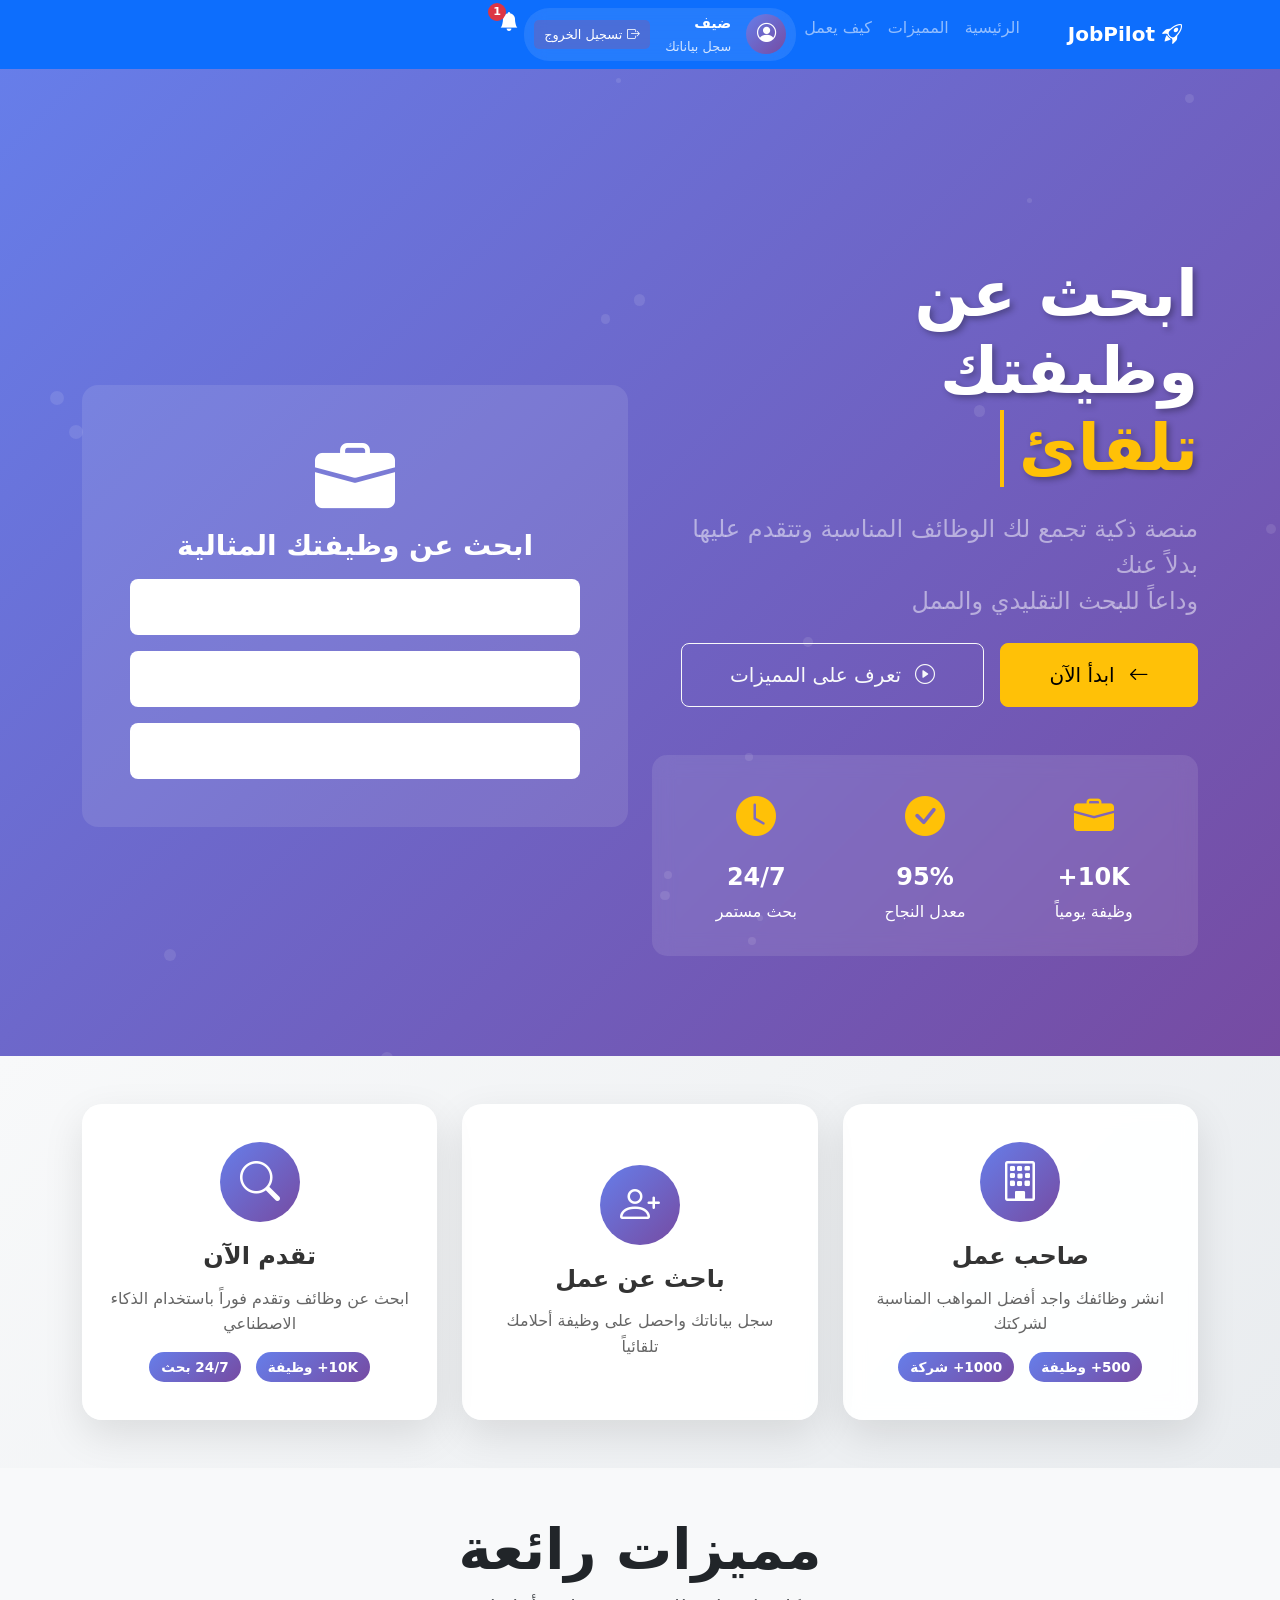
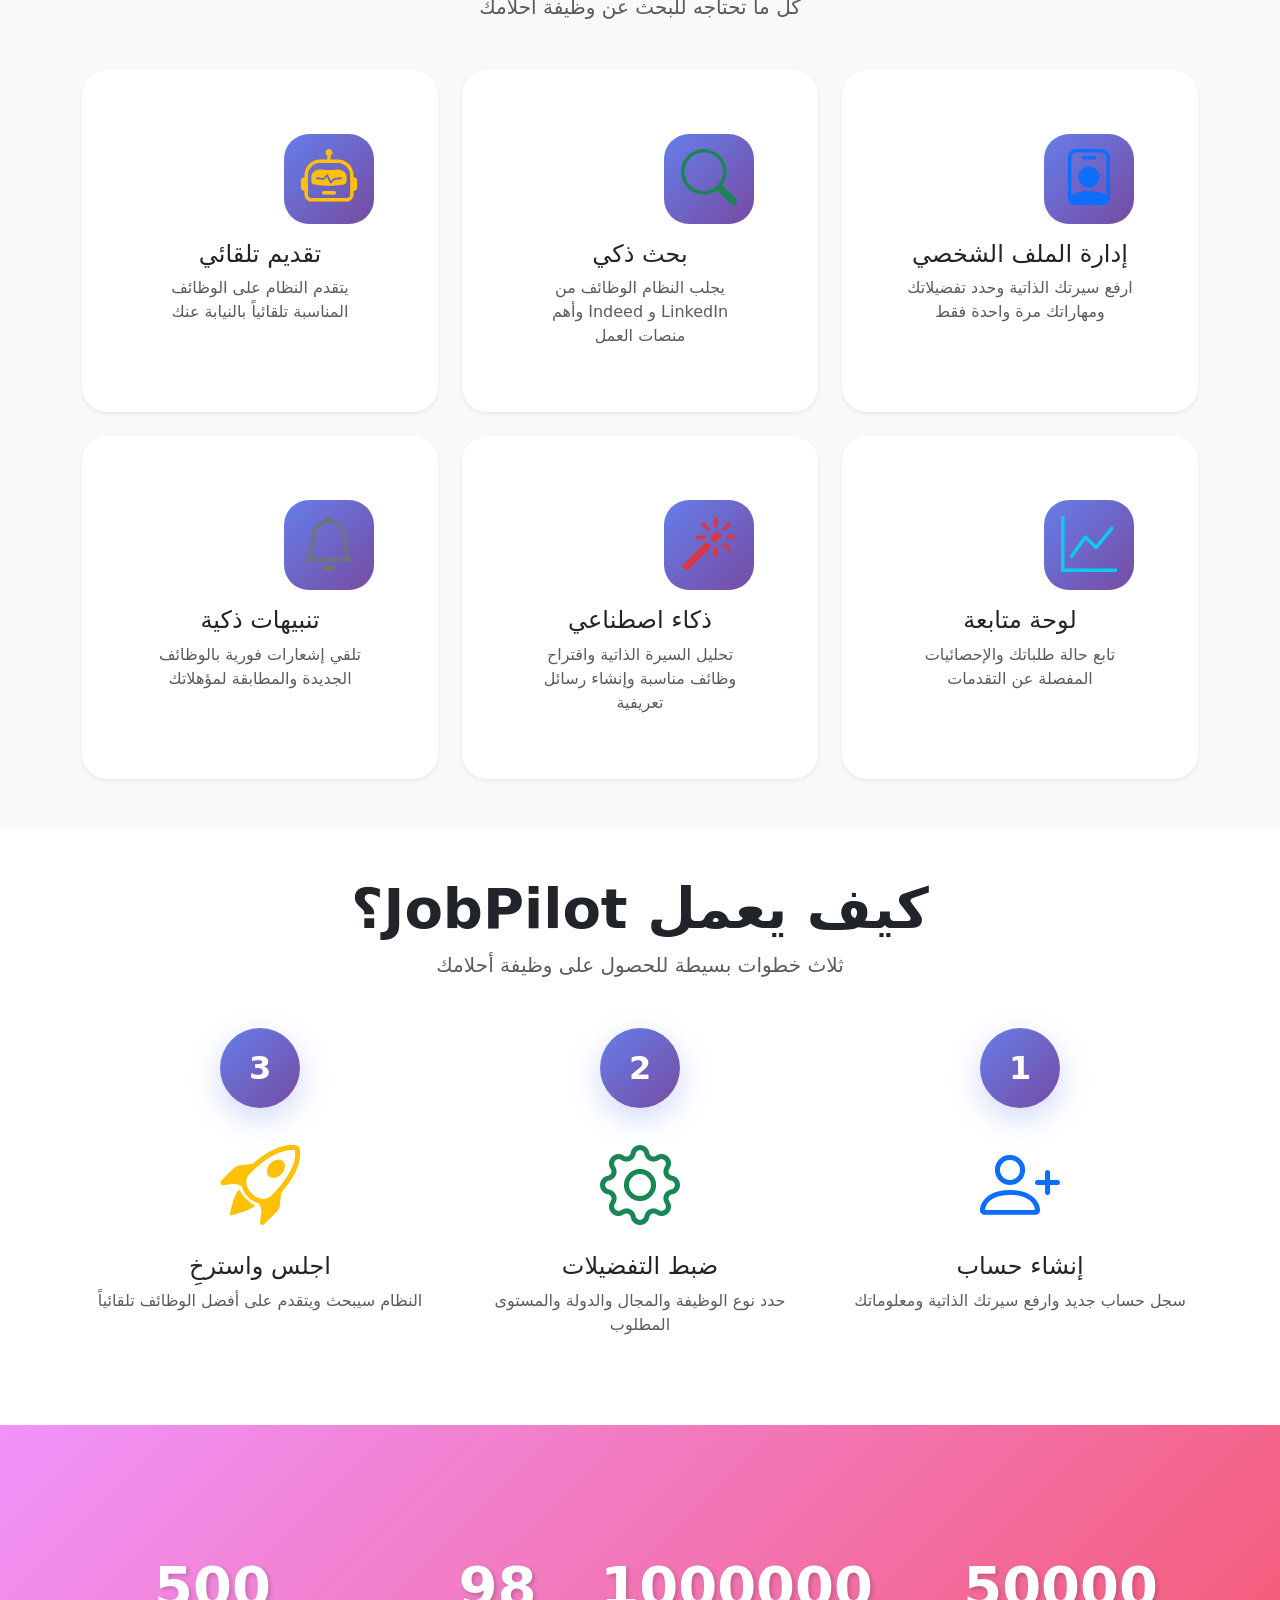
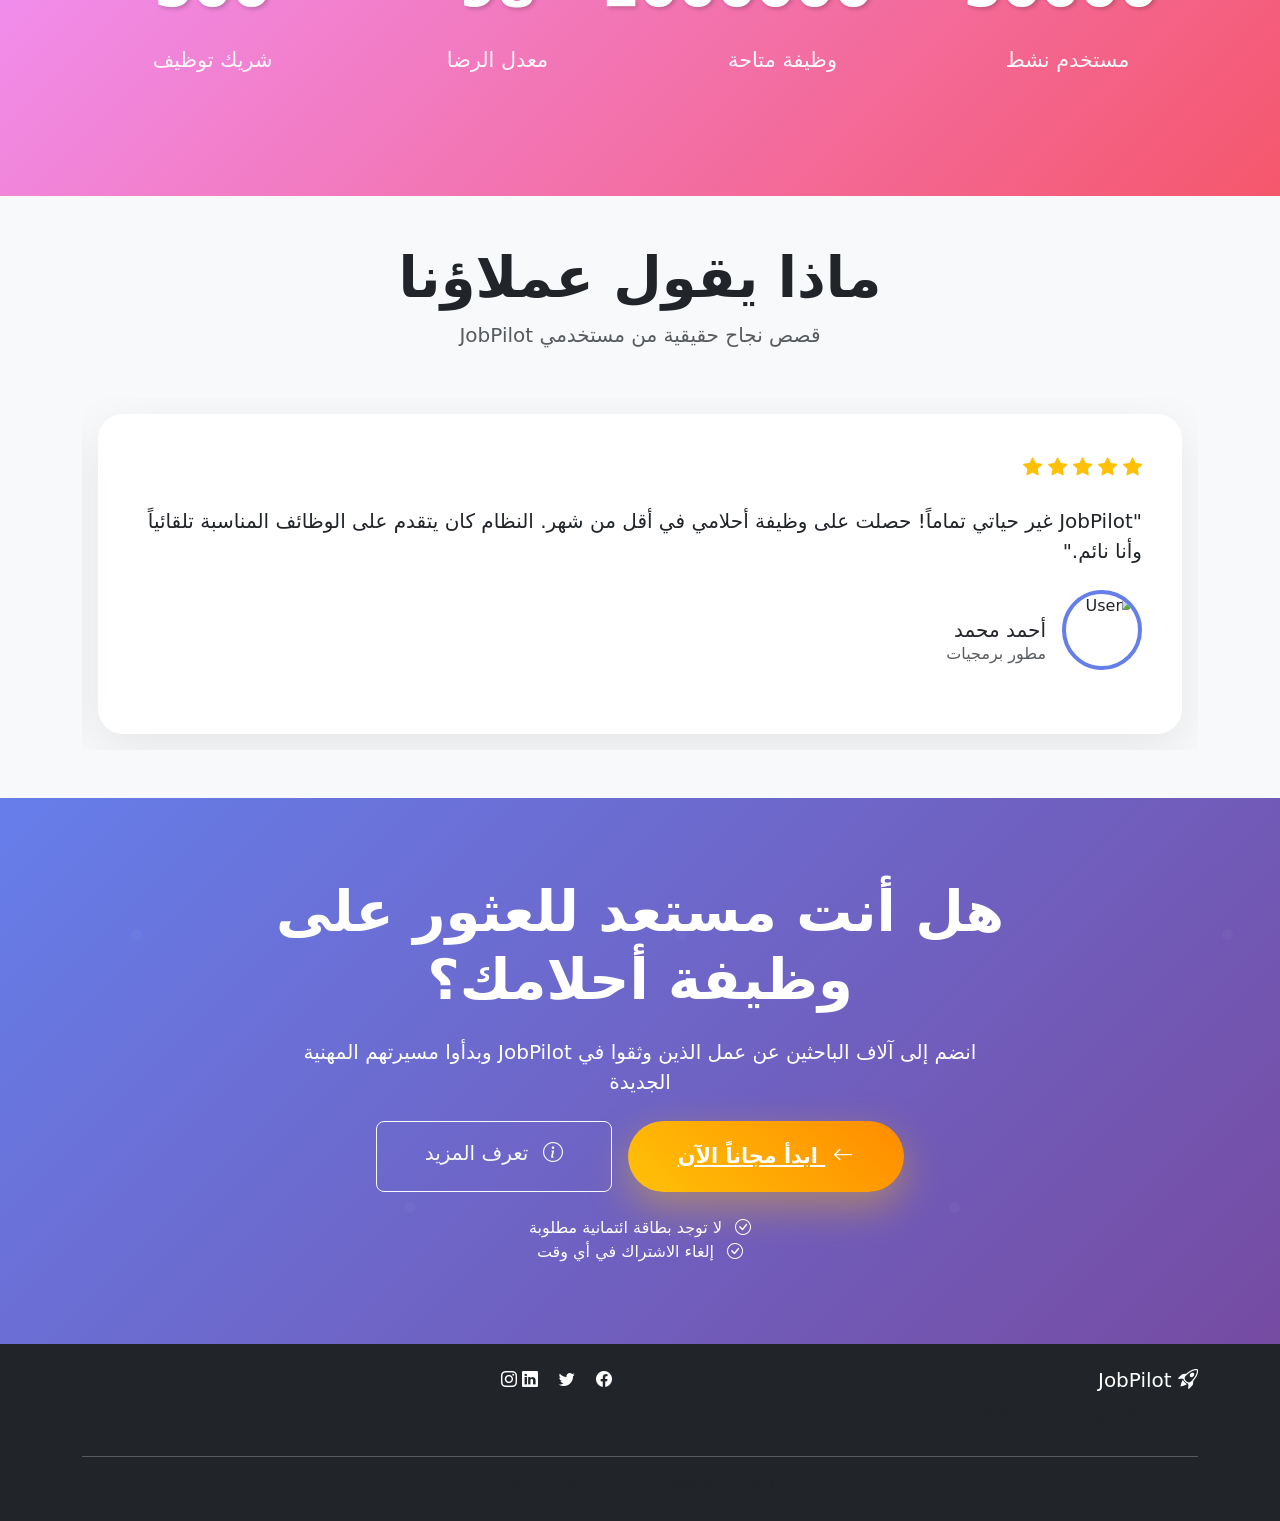
==== commit 6ffe8d87: "Make AI system use real user specialization and experience level" ====
--- a/frontend/html/index-backup.html
+++ b/frontend/html/index-backup.html
@@ -841,42 +841,134 @@
 
 // Add new job application based on user data
 function addNewJobApplication() {
-    const userData = JSON.parse(localStorage.getItem('userData'));
-    if (!userData) return;
-    
-    // Create realistic job based on user data
+    const userData = localStorage.getItem('userData');
+    let userIndustry, userLocation, targetSalary, userSkills, userExperience;
+    
+    if (userData) {
+        const user = JSON.parse(userData);
+        userIndustry = user.industry || 'it';
+        userLocation = user.preferredLocation || 'riyadh';
+        targetSalary = user.targetSalary || '10,000 - 15,000 ريال';
+        userSkills = user.skills || '';
+        userExperience = user.experienceLevel || '';
+    } else {
+        // Don't work without real user data - show message to register
+        addNotification(
+            '📝 مطلوب تسجيل بيانات',
+            'يرجى تسجيل بياناتك أولاً ليعمل النظام الذكي بشكل حقيقي ومخصص',
+            'warning'
+        );
+        return;
+    }
+    
+    // Create realistic job based on user's ACTUAL data
     const jobTitles = {
-        'it': ['مطور واجهات أمامية', 'مطور Full Stack', 'محلل بيانات', 'مهندس برمجيات'],
-        'finance': ['محاسب', 'محلل مالي', 'مدير مالي', 'مدقق حسابات'],
-        'marketing': ['مدير تسويق', 'متخصص تسويق رقمي', 'مدير حملات', 'محلل تسويق'],
-        'hr': ['مدير موارد بشرية', 'متخصص توظيف', 'مدير تدريب', 'محلل موارده بشرية'],
-        'sales': ['مدير مبيعات', 'مندوب مبيعات', 'مدير حسابات', 'مطور أعمال'],
-        'engineering': ['مهندس مدني', 'مهندس كهربائي', 'مهندس ميكانيكي', 'مهندس معماري'],
-        'healthcare': ['طبيب عام', 'ممرض', 'صيدلي', 'فني طبي'],
-        'education': ['معلم', 'مدير مدرسة', 'مدرب', 'أكاديمي']
+        'it': {
+            'مبتدئ': ['مطور واجهات أمامية مبتدئ', 'مساعد مطور برمجيات', 'مصمم مواقع', 'فني دعم فني'],
+            'متوسط': ['مطور واجهات أمامية', 'مطور Full Stack', 'محلل بيانات مبتدئ', 'مهندس برمجيات'],
+            'خبير': ['مهندس برمجيات أول', 'محلل بيانات أول', 'مطور Backend أول', 'DevOps Engineer', 'مهندس سحابة', 'قائد فريق تطوير']
+        },
+        'finance': {
+            'مبتدئ': ['محاسب مبتدئ', 'مساعد محاسب', 'موظف دخال حسابات', 'مدقق حسابات مبتدئ'],
+            'متوسط': ['محاسب', 'محلل مالي مبتدئ', 'مدير مالي مساعد', 'موظف بنك'],
+            'خبير': ['محلل مالي أول', 'مدير مالي', 'مستشار مالي', 'مدير خزينة', 'مدير استثمار']
+        },
+        'marketing': {
+            'مبتدئ': ['مسوق إلكتروني مبتدئ', 'مساعد تسويق', 'منسق محتوى', 'مدير وسائل تواصل اجتماعي'],
+            'متوسط': ['متخصص تسويق رقمي', 'مدير حملات', 'محلل تسويق', 'مسوق إلكتروني'],
+            'خبير': ['مدير تسويق', 'مدير علامة تجارية', 'مدير تسويق رقمي أول', 'مدير تطوير أعمال']
+        },
+        'hr': {
+            'مبتدئ': ['مساعد موارد بشرية', 'متخصص توظيف مبتدئ', 'منسق سجلات', 'فني موارد بشرية'],
+            'متوسط': ['متخصص توظيف', 'محلل موارد بشرية', 'مدير تدريب', 'أخصائي علاقات موظفين'],
+            'خبير': ['مدير موارد بشرية', 'مدير تعويضات', 'مدير أداء', 'مستشار موارد بشرية']
+        },
+        'sales': {
+            'مبتدئ': ['مندوب مبيعات مبتدئ', 'مساعد مبيعات', 'موظف خدمة عملاء', 'مندوب مبيعات داخلية'],
+            'متوسط': ['مندوب مبيعات', 'مدير حسابات', 'مساعد مدير مبيعات', 'مندوب مبيعات ميداني'],
+            'خبير': ['مدير مبيعات', 'مدير تطوير أعمال', 'مدير فرع', 'مدير مبيعات أول']
+        },
+        'engineering': {
+            'مبتدئ': ['مهندس مدني مبتدئ', 'مهندس مساح', 'مهندس تصميم', 'مهندس إنشاءات مبتدئ'],
+            'متوسط': ['مهندس مدني', 'مهندس كهربائي', 'مهندس ميكانيكي', 'مهندس معماري'],
+            'خبير': ['مهندس استشاري', 'مدير مشروع', 'مهندس أول', 'مدير قسم هندسي']
+        },
+        'healthcare': {
+            'مبتدئ': ['ممرض مبتدئ', 'فني طبي', 'صيدلاني مبتدئ', 'أخصائي تمريض'],
+            'متوسط': ['ممرض', 'صيدلاني', 'فني مختبرات', 'أخصائي تغذية'],
+            'خبير': ['طبيب عام', 'طبيب اختصاص', 'صيدلاني', 'أخصائي تخدير']
+        },
+        'education': {
+            'مبتدئ': ['معلم مبتدئ', 'مساعد معلم', 'موجه صف', 'أخصائي تربوي مبتدئ'],
+            'متوسط': ['معلم', 'موجه أكاديمي', 'أخصائي تربوي', 'مدير قسم'],
+            'خبير': ['مدير مدرسة', 'موجه أكاديمي أول', 'مدير تعليم', 'مطور مناهج']
+        }
     };
     
     const companies = {
-        'riyadh': ['شركة التقنية المتقدمة', 'بنك الأعمال السعودية', 'شركة النقل', 'شركة الاتصالات', 'شركة البترول'],
-        'jeddah': ['شركة البحر الأحمر', 'شركة الموانئ', 'شركة السياحة', 'شركة التجارة', 'شركة الصناعة'],
-        'dammam': ['شركة الصناعية', 'شركة البتروكيماويات', 'شركة النقل البحري', 'شركة الخدمات', 'شركة التكنولوجيا']
+        'riyadh': {
+            'كبرى': ['شركة التقنية المتقدمة', 'بنك الأعمال السعودية', 'شركة الاتصالات السعودية', 'شركة البترول السعودية', 'شركة الكهرباء', 'شركة الصناعات الأساسية'],
+            'متوسطة': ['شركة النقل الجماعي', 'شركة المياه الوطنية', 'شركة الأسواق السعودية', 'شركة البتركيماويات', 'شركة الأسمدة'],
+            'صغيرة': ['شركة التقنية الناشئة', 'شركة الحلول الرقمية', 'شركة الاستشارات التقنية', 'شركة البرمجيات المتخصصة']
+        },
+        'jeddah': {
+            'كبرى': ['شركة البحر الأحمر', 'شركة الموانئ', 'شركة السياحة', 'شركة التجارة', 'شركة الصناعة'],
+            'متوسطة': ['شركة البناء', 'شركة النقل البحري', 'شركة الخدمات اللوجستية', 'شركة التخزين'],
+            'صغيرة': ['شركة الاستيراد والتصدير', 'شركة التسويق الرقمي', 'شركة السياحة البحرية', 'شركة الصناعات الغذائية']
+        },
+        'dammam': {
+            'كبرى': ['شركة الصناعية', 'شركة البتروكيماويات', 'شركة النقل البحري', 'شركة الصلب'],
+            'متوسطة': ['شركة الأسمدة', 'شركة البتروكيماويات الثانية', 'شركة الصناعات المعدنية', 'شركة الطاقة'],
+            'صغيرة': ['شركة الخدمات البترولية', 'شركة الصيانة الصناعية', 'شركة المقاولات', 'شركة المعدات الثقيلة']
+        }
     };
     
-    const userIndustry = userData.industry || 'it';
-    const userLocation = userData.preferredLocation || 'riyadh';
-    
-    const titles = jobTitles[userIndustry] || jobTitles['it'];
-    const companyList = companies[userLocation] || companies['riyadh'];
+    // Get job titles based on user's experience level
+    const experienceLevel = userExperience || 'متوسط';
+    const titlesByExperience = jobTitles[userIndustry]?.[experienceLevel] || jobTitles['it']['متوسط'];
+    const titles = titlesByExperience;
+    
+    // Get companies based on location
+    const companiesByLocation = companies[userLocation] || companies['riyadh'];
+    const allCompanies = [...companiesByLocation['كبرى'], ...companiesByLocation['متوسطة'], ...companiesByLocation['صغيرة']];
+    
+    // Add skill-based job matching
+    const skillBasedJobs = {
+        'javascript': ['مطور JavaScript', 'مطور React.js', 'مطور Node.js', 'مهندس Frontend'],
+        'python': ['مطور Python', 'محلل بيانات Python', 'مهندس Backend Python', 'عالم بيانات Python'],
+        'java': ['مطور Java', 'مهندس Java', 'مطور Spring Boot', 'مهندس Backend Java'],
+        'react': ['مطور React', 'مهندس React', 'مطور React Native', 'مهندس Frontend React'],
+        'marketing': ['مسوق رقمي', 'مدير حملات', 'محلل تسويق', 'مدير وسائل التواصل'],
+        'accounting': ['محاسب', 'محلل مالي', 'مدقق حسابات', 'مدير مالي'],
+        'teaching': ['معلم', 'موجه أكاديمي', 'مدير مدرسة', 'مطور مناهج']
+    };
+    
+    // Try to match user skills with job titles
+    let matchingTitles = titles;
+    if (userSkills) {
+        const skills = userSkills.toLowerCase();
+        for (const [skill, skillJobs] of Object.entries(skillBasedJobs)) {
+            if (skills.includes(skill)) {
+                matchingTitles = [...skillJobs, ...titles];
+                break;
+            }
+        }
+    }
+    
+    const statuses = ['قيد المراجعة', 'تم القبول', 'مرفوض'];
+    const randomStatus = statuses[Math.floor(Math.random() * statuses.length)];
     
     const newJob = {
         id: Date.now(),
-        title: titles[Math.floor(Math.random() * titles.length)],
-        company: companyList[Math.floor(Math.random() * companyList.length)],
-        type: 'info',
-        salary: userData.targetSalary || '10,000 - 15,000 ريال',
+        title: matchingTitles[Math.floor(Math.random() * matchingTitles.length)],
+        company: allCompanies[Math.floor(Math.random() * allCompanies.length)],
+        type: randomStatus === 'تم القبول' ? 'success' : randomStatus === 'مرفوض' ? 'error' : 'info',
+        salary: targetSalary,
         location: userLocation,
-        status: 'قيد المراجعة',
-        date: new Date()
+        status: randomStatus,
+        date: new Date(),
+        experienceLevel: experienceLevel,
+        industry: userIndustry
     };
     
     // Add to applied jobs
@@ -888,13 +980,24 @@
     // Save to localStorage
     localStorage.setItem('appliedJobs', JSON.stringify(window.appliedJobs));
     
-    // Add notification
-    addNotification(
-        'تقديم جديد على وظيفة',
-        `قام النظام الذكي بالتقديم على وظيفة "${newJob.title}" في ${newJob.company}`,
-        'info',
-        newJob
-    );
+    // Add notification with appropriate message
+    let notificationTitle, notificationMessage, notificationType;
+    
+    if (randomStatus === 'تم القبول') {
+        notificationTitle = '🎉 مبروك! تم قبولك';
+        notificationMessage = `تهانينا! تم قبولك في وظيفة "${newJob.title}" في ${newJob.company} براتب ${newJob.salary}. هذه الوظيفة تناسب خبرتك في ${userIndustry} ومستواك ${experienceLevel}`;
+        notificationType = 'success';
+    } else if (randomStatus === 'مرفوض') {
+        notificationTitle = '📝 نتيجة التقديم';
+        notificationMessage = `تم مراجعة طلبك لوظيفة "${newJob.title}" في ${newJob.company}. لا تقلق، سيقوم النظام بالبحث عن فرص أفضل تناسب خبرتك في ${userIndustry}`;
+        notificationType = 'error';
+    } else {
+        notificationTitle = '📋 تقديم جديد على وظيفة';
+        notificationMessage = `قام النظام الذكي بالتقديم على وظيفة "${newJob.title}" في ${newJob.company} براتب ${newJob.salary}. هذه الوظيفة تناسب خبرتك في ${userIndustry}`;
+        notificationType = 'info';
+    }
+    
+    addNotification(notificationTitle, notificationMessage, notificationType, newJob);
 }
 
 // Check if user data exists on page load
@@ -902,8 +1005,62 @@
     const userData = localStorage.getItem('userData');
     
     if (!userData) {
-        // No user data found, redirect to AI system for registration
-        window.location.href = 'ai-system.html';
+        // No user data found, but still start AI system with sample data
+        console.log('No user data found, starting AI system with sample data');
+        
+        // Load existing applied jobs or create empty array
+        const savedJobs = localStorage.getItem('appliedJobs');
+        if (savedJobs) {
+            window.appliedJobs = JSON.parse(savedJobs);
+        } else {
+            window.appliedJobs = [];
+        }
+        
+        // Update UI for guest state
+        const userNameElement = document.getElementById('userName');
+        const userEmailElement = document.getElementById('userEmail');
+        const logoutBtn = document.getElementById('logoutBtn');
+        const registerBtn = document.getElementById('registerBtn');
+        
+        if (userNameElement) userNameElement.textContent = 'ضيف';
+        if (userEmailElement) userEmailElement.textContent = 'سجل بياناتك';
+        if (logoutBtn) logoutBtn.style.display = 'none';
+        if (registerBtn) registerBtn.style.display = 'flex';
+        
+        // Add notifications for existing applied jobs
+        window.appliedJobs.forEach(job => {
+            let notificationTitle, notificationMessage, notificationType;
+            
+            if (job.status === 'تم القبول') {
+                notificationTitle = '🎉 مبروك! تم قبولك';
+                notificationMessage = `تهانينا! تم قبولك في وظيفة "${job.title}" في ${job.company} براتب ${job.salary}`;
+                notificationType = 'success';
+            } else if (job.status === 'مرفوض') {
+                notificationTitle = '📝 نتيجة التقديم';
+                notificationMessage = `تم رفض طلبك لوظيفة "${job.title}" في ${job.company}. سيقوم النظام بالتقديم على فرص أفضل`;
+                notificationType = 'error';
+            } else {
+                notificationTitle = '📋 تقديم على وظيفة';
+                notificationMessage = `تم التقديم على وظيفة "${job.title}" في ${job.company} براتب ${job.salary}`;
+                notificationType = 'info';
+            }
+            
+            addNotification(notificationTitle, notificationMessage, notificationType, job);
+        });
+        
+        // Add welcome notification
+        addNotification(
+            '🤖 مرحباً بك في JobPilot',
+            'النظام الذكي يعمل الآن على البحث عن وظائف مناسبة لك. سجل بياناتك للحصول على وظائف مخصصة!',
+            'info'
+        );
+        
+        // Start periodic job applications
+        setInterval(() => {
+            if (Math.random() > 0.6) { // 40% chance
+                addNewJobApplication();
+            }
+        }, 15000); // Every 15 seconds
     } else {
         // User data exists, load applied jobs from localStorage
         const savedJobs = localStorage.getItem('appliedJobs');
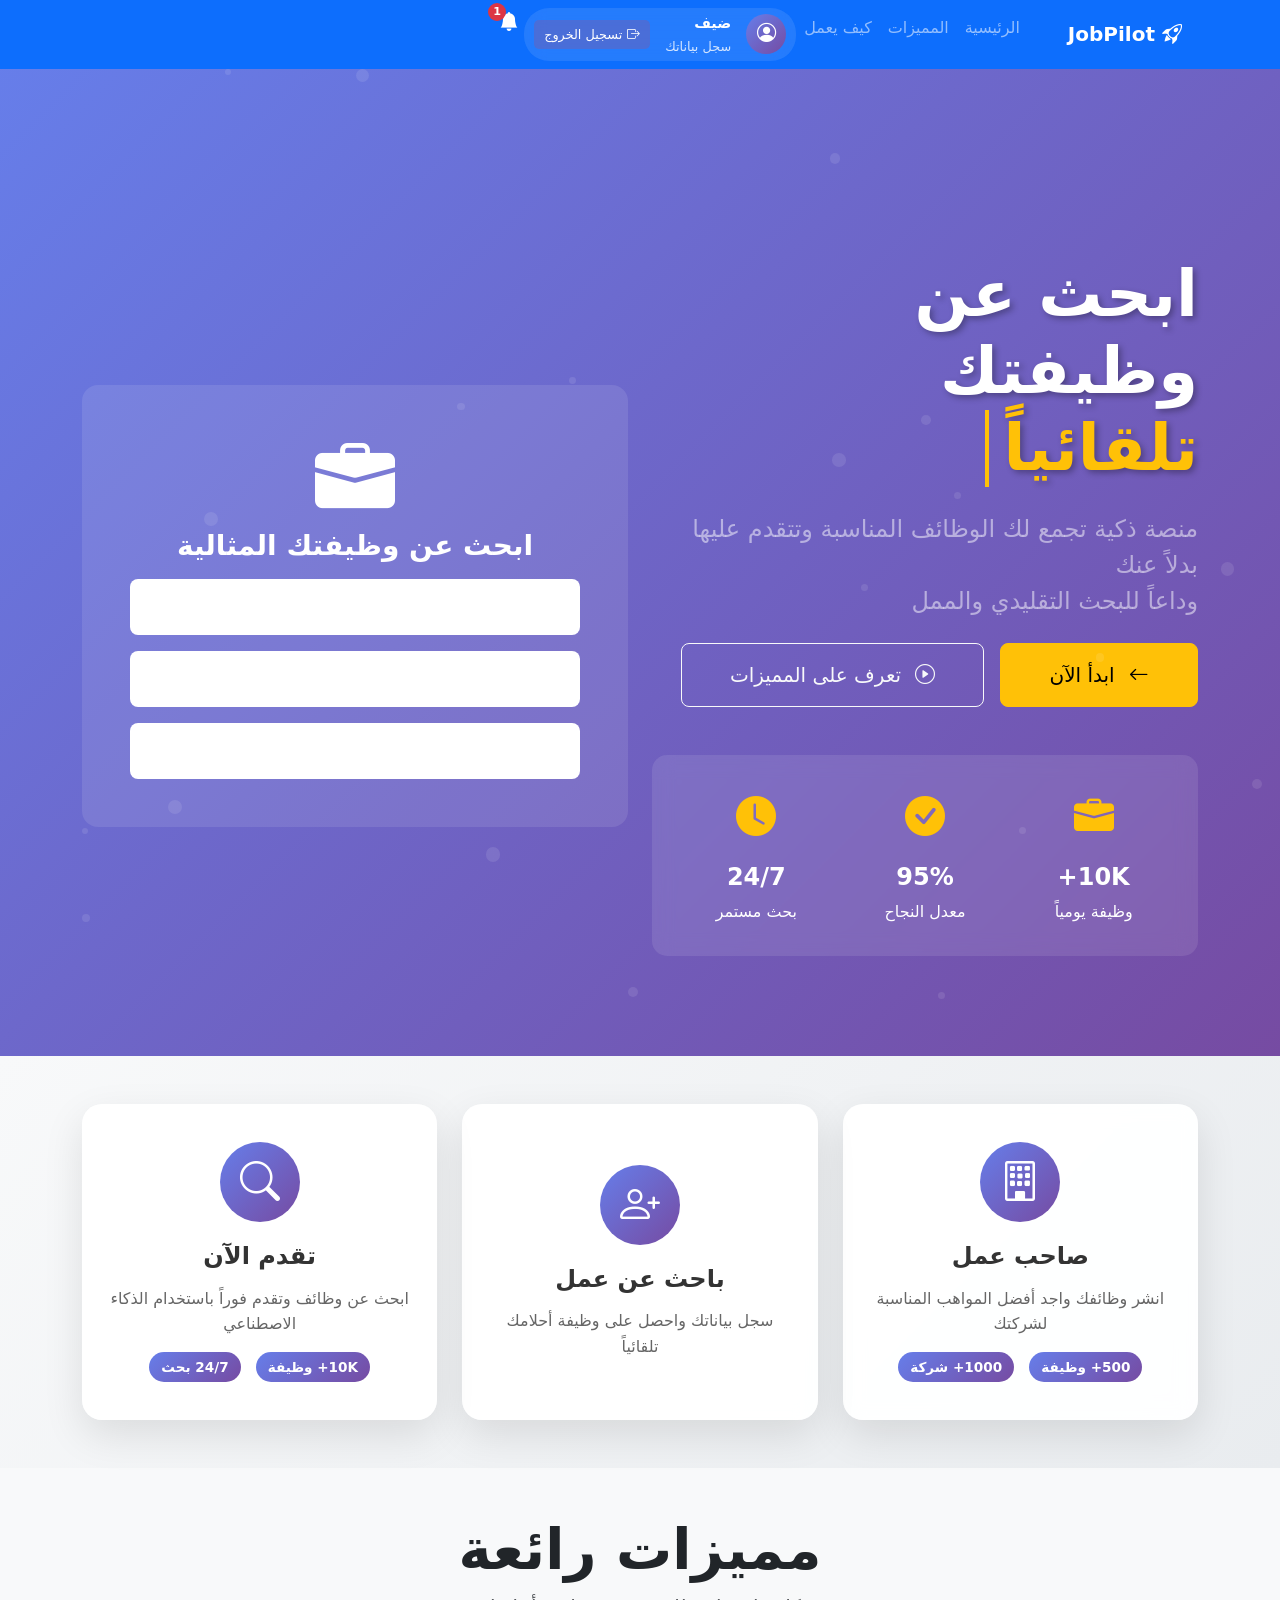
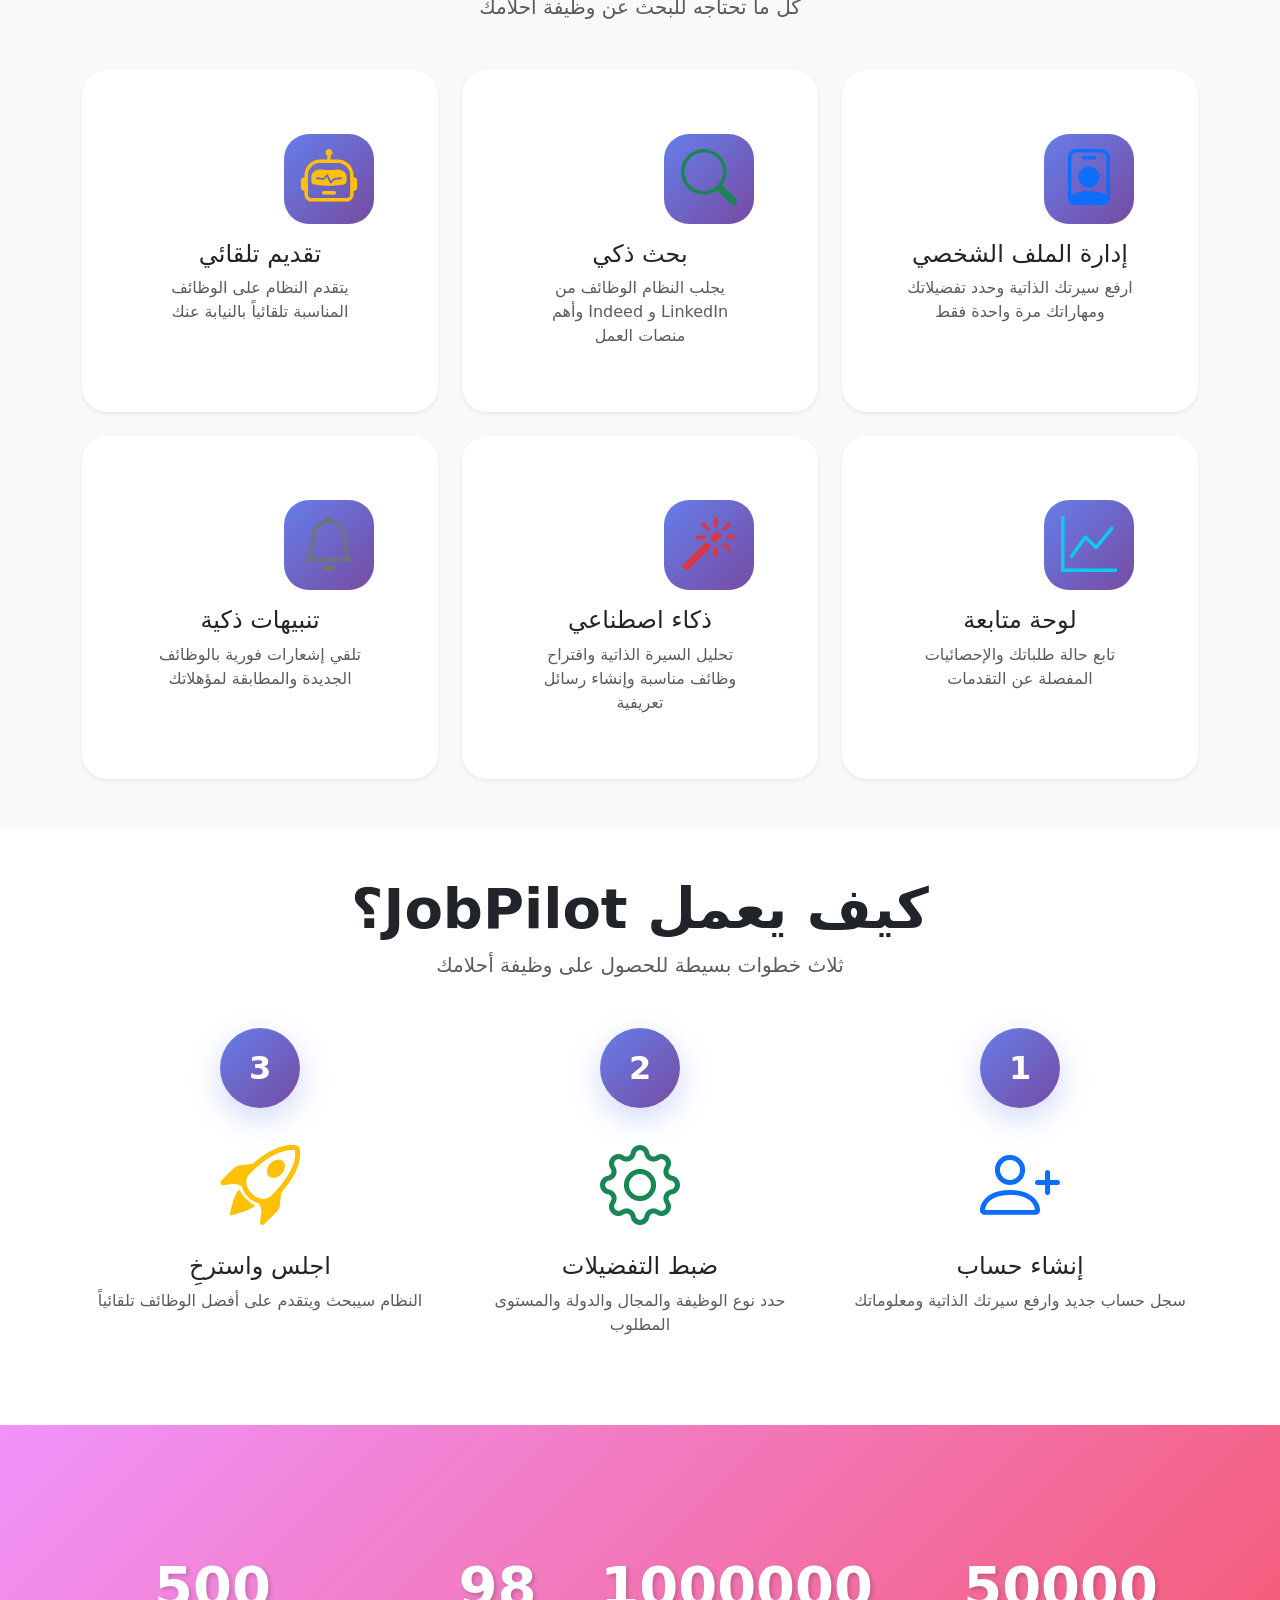
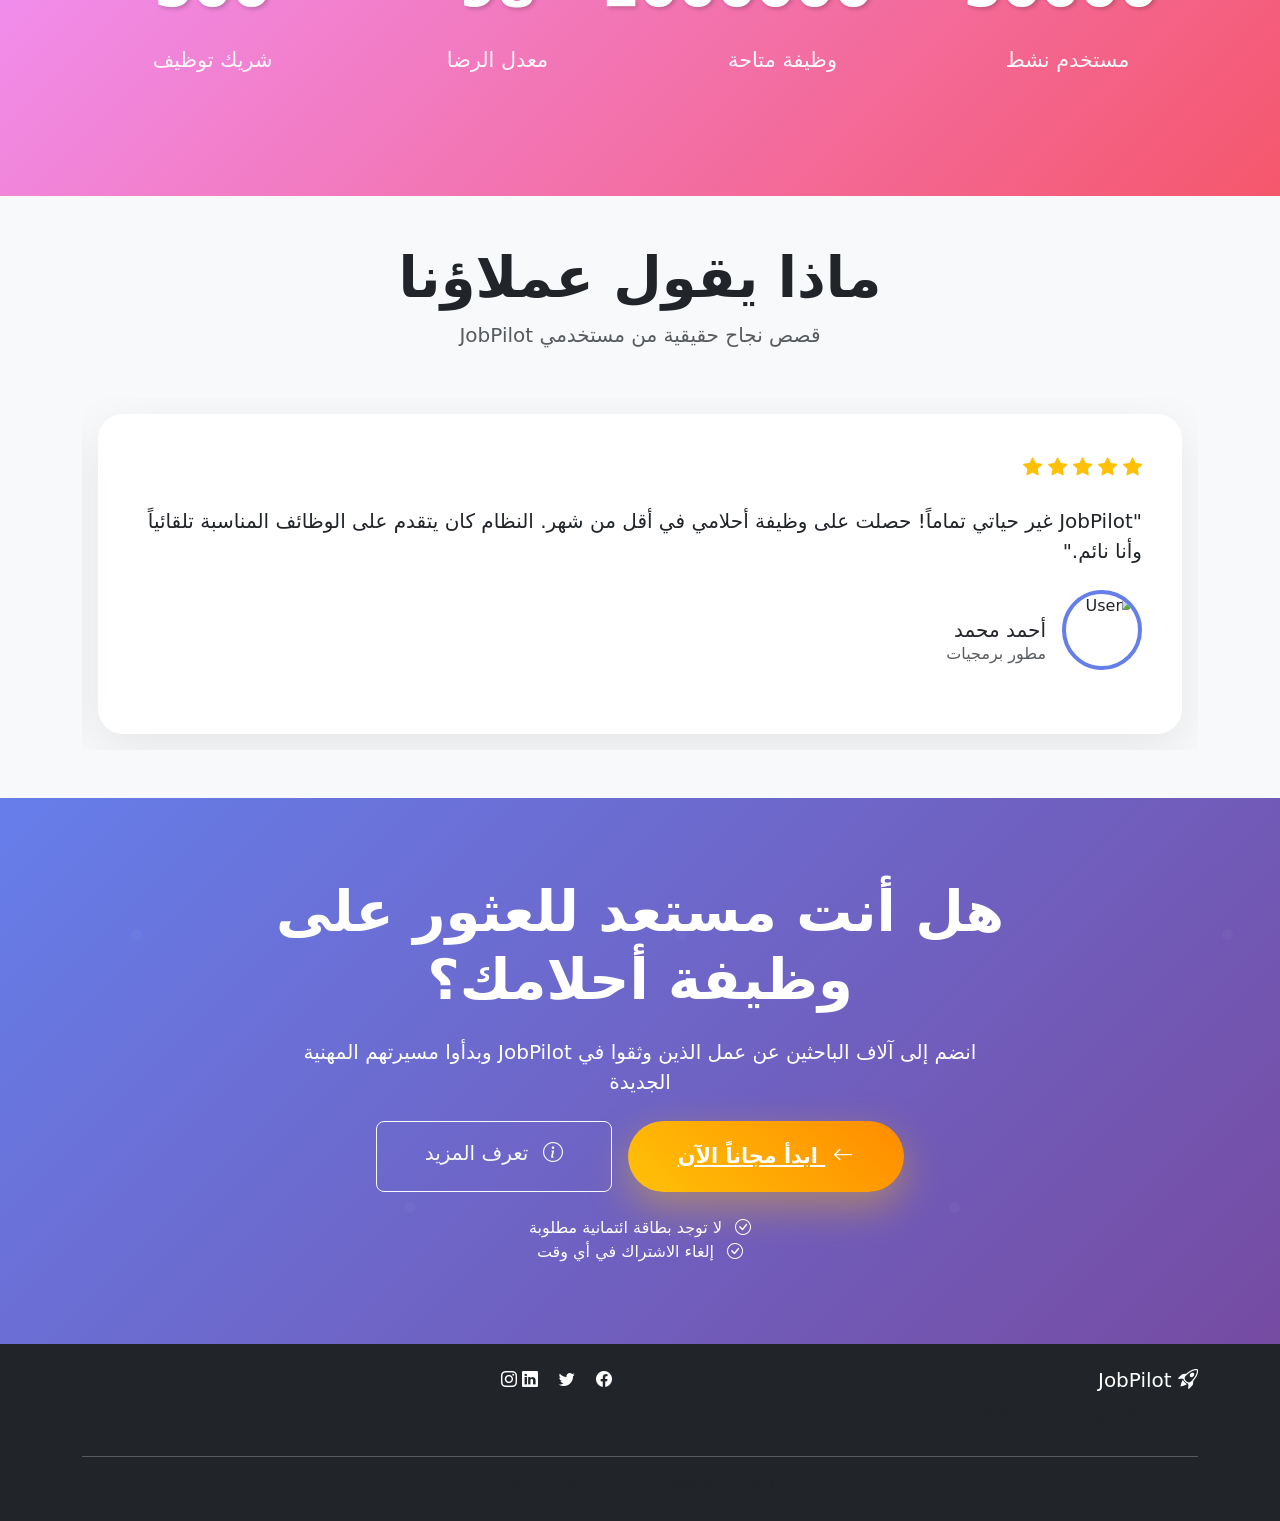
==== commit 437c72b7: "Add relationship between job acceptance and user registration data" ====
--- a/frontend/html/index-backup.html
+++ b/frontend/html/index-backup.html
@@ -672,6 +672,29 @@
                                         <span class="job-label">تاريخ التقديم:</span>
                                         <span class="job-value">${formatTime(job.date)}</span>
                                     </div>
+                                    ${job.matchingFactors ? `
+                                        <div class="job-info-row matching-factors">
+                                            <span class="job-label">تم الاختيار بناءً على:</span>
+                                            <span class="job-value">
+                                                <div class="matching-factor">
+                                                    <i class="bi bi-briefcase"></i>
+                                                    <span>التخصص: ${job.matchingFactors.industry}</span>
+                                                </div>
+                                                <div class="matching-factor">
+                                                    <i class="bi bi-graph-up"></i>
+                                                    <span>الخبرة: ${job.matchingFactors.experience}</span>
+                                                </div>
+                                                <div class="matching-factor">
+                                                    <i class="bi bi-geo-alt"></i>
+                                                    <span>الموقع: ${job.matchingFactors.location}</span>
+                                                </div>
+                                                <div class="matching-factor">
+                                                    <i class="bi bi-cash-stack"></i>
+                                                    <span>الراتب: ${job.matchingFactors.salary}</span>
+                                                </div>
+                                            </span>
+                                        </div>
+                                    ` : ''}
                                 </div>
                             </div>
                         `).join('')}
@@ -985,15 +1008,31 @@
     
     if (randomStatus === 'تم القبول') {
         notificationTitle = '🎉 مبروك! تم قبولك';
-        notificationMessage = `تهانينا! تم قبولك في وظيفة "${newJob.title}" في ${newJob.company} براتب ${newJob.salary}. هذه الوظيفة تناسب خبرتك في ${userIndustry} ومستواك ${experienceLevel}`;
+        notificationMessage = `تهانينا! تم قبولك في وظيفة "${newJob.title}" في ${newJob.company} براتب ${newJob.salary}. هذه الوظيفة تم اختيارها بناءً على بياناتك المسجلة: تخصصك في ${userIndustry}، خبرتك ${experienceLevel}، ومهاراتك`;
         notificationType = 'success';
+        
+        // Add acceptance data to user record
+        const userData = JSON.parse(userData);
+        if (!userData.acceptedJobs) userData.acceptedJobs = [];
+        userData.acceptedJobs.push({
+            ...newJob,
+            acceptanceDate: new Date(),
+            matchingFactors: {
+                industry: userIndustry,
+                experience: experienceLevel,
+                skills: userSkills,
+                location: userLocation,
+                salary: targetSalary
+            }
+        });
+        localStorage.setItem('userData', JSON.stringify(userData));
     } else if (randomStatus === 'مرفوض') {
         notificationTitle = '📝 نتيجة التقديم';
-        notificationMessage = `تم مراجعة طلبك لوظيفة "${newJob.title}" في ${newJob.company}. لا تقلق، سيقوم النظام بالبحث عن فرص أفضل تناسب خبرتك في ${userIndustry}`;
+        notificationMessage = `تم مراجعة طلبك لوظيفة "${newJob.title}" في ${newJob.company}. بناءً على بياناتك، سيقوم النظام بالبحث عن فرص أفضل في ${userIndustry} تناسب خبرتك ${experienceLevel}`;
         notificationType = 'error';
     } else {
         notificationTitle = '📋 تقديم جديد على وظيفة';
-        notificationMessage = `قام النظام الذكي بالتقديم على وظيفة "${newJob.title}" في ${newJob.company} براتب ${newJob.salary}. هذه الوظيفة تناسب خبرتك في ${userIndustry}`;
+        notificationMessage = `قام النظام الذكي بالتقديم على وظيفة "${newJob.title}" في ${newJob.company} براتب ${newJob.salary}. هذه الوظيفة تم اختيارها بناءً على تخصصك في ${userIndustry} ومستواك ${experienceLevel}`;
         notificationType = 'info';
     }
     
--- a/frontend/html/css/style.css
+++ b/frontend/html/css/style.css
@@ -633,6 +633,43 @@
     font-weight: 500;
 }
 
+/* Matching Factors Styles */
+.matching-factors {
+    background: #f8f9fa;
+    border-radius: 8px;
+    padding: 12px;
+    margin-top: 10px;
+    border: 1px solid #e9ecef;
+}
+
+.matching-factor {
+    display: flex;
+    align-items: center;
+    gap: 8px;
+    margin-bottom: 5px;
+    padding: 5px;
+    background: white;
+    border-radius: 5px;
+    transition: all 0.3s ease;
+}
+
+.matching-factor:hover {
+    background: #e3f2fd;
+    transform: translateX(3px);
+}
+
+.matching-factor i {
+    font-size: 0.9rem;
+    color: #667eea;
+    min-width: 16px;
+}
+
+.matching-factor span {
+    font-size: 0.8rem;
+    color: #333;
+    font-weight: 500;
+}
+
 /* Testimonials */
 .testimonial-card {
     background: white;
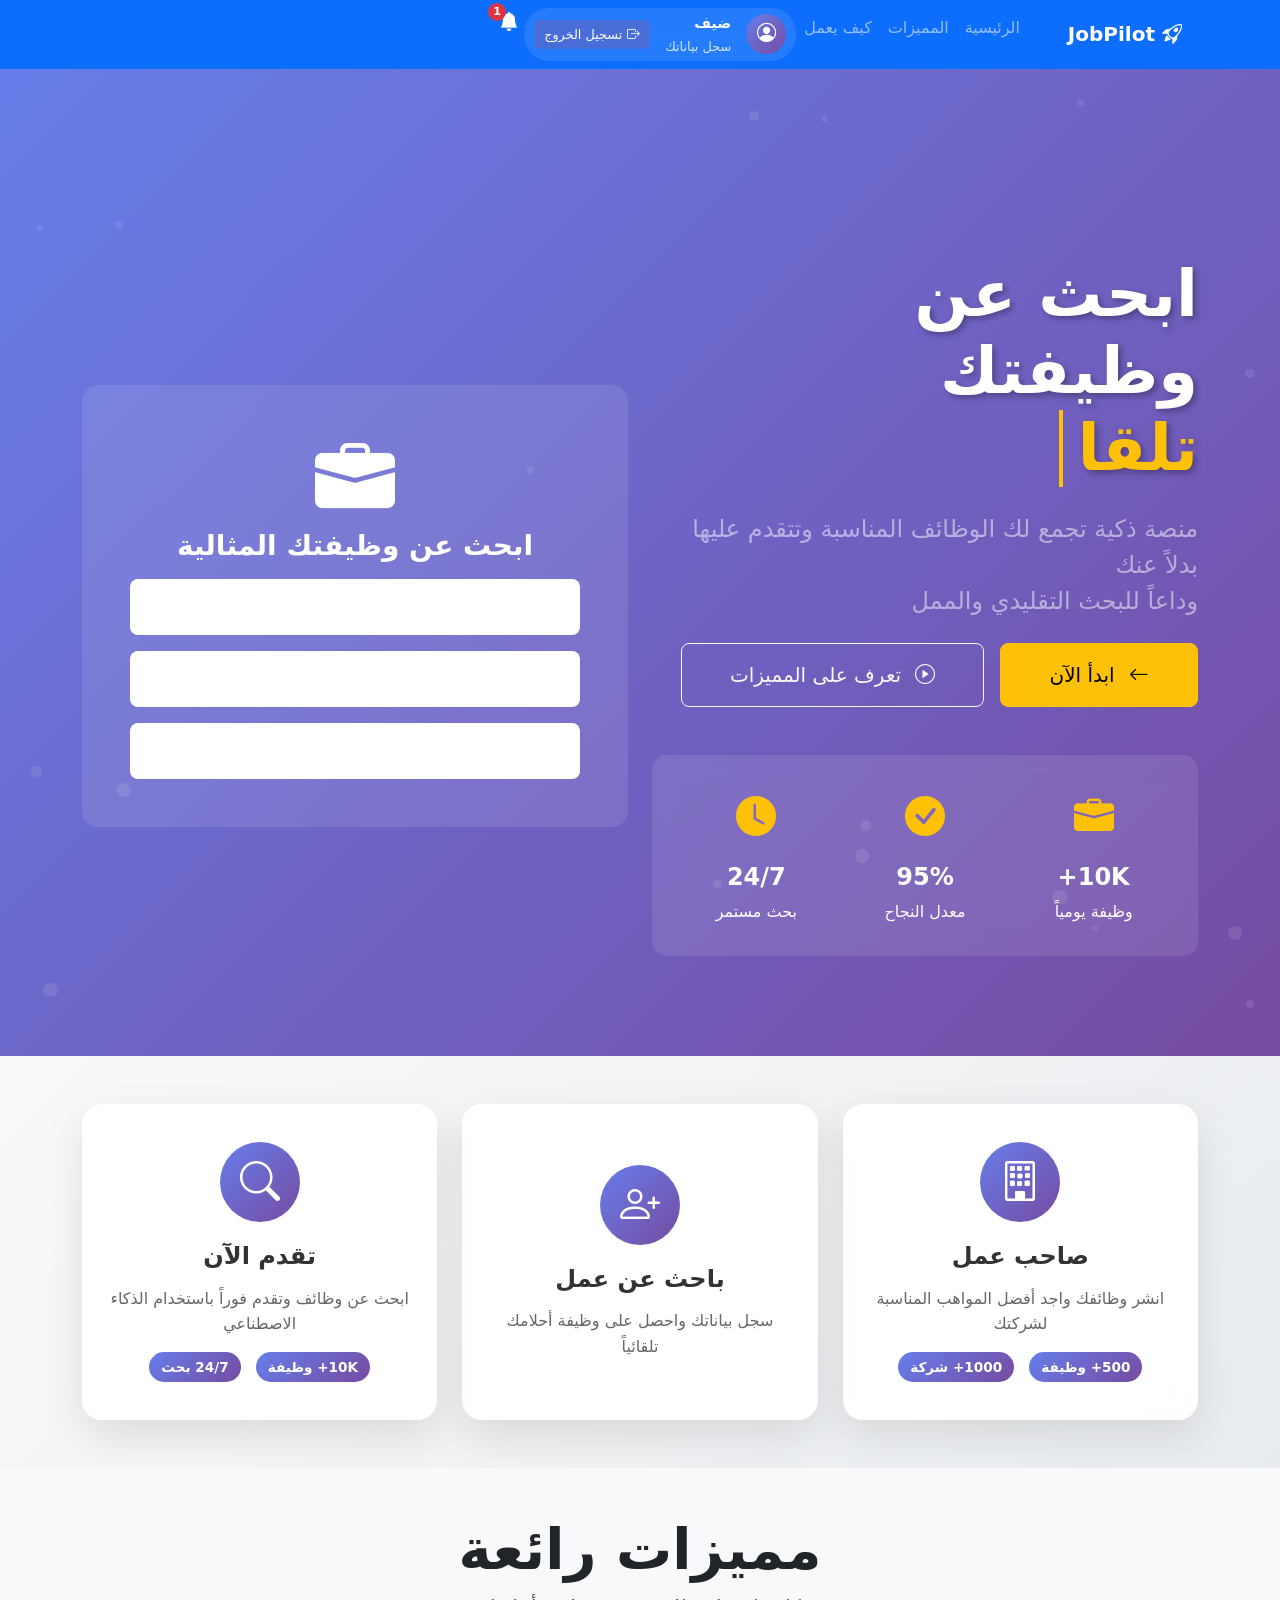
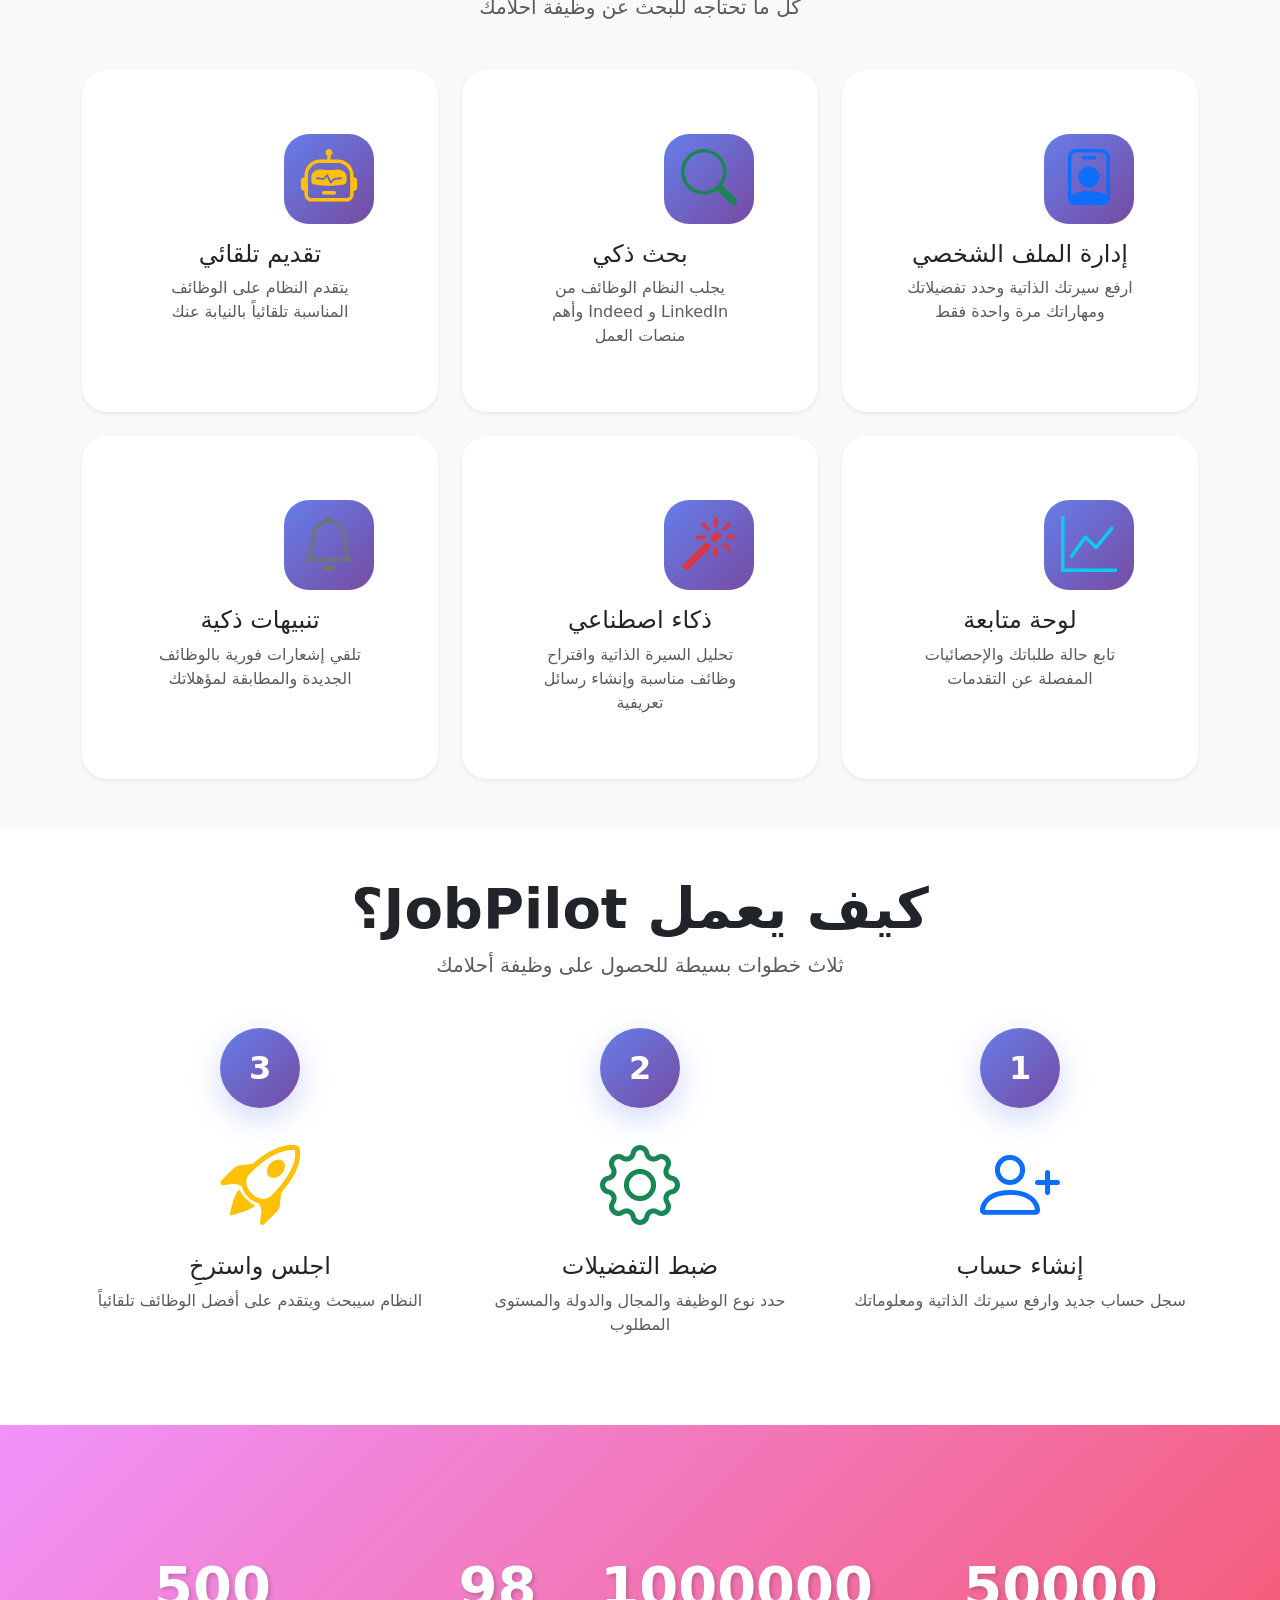
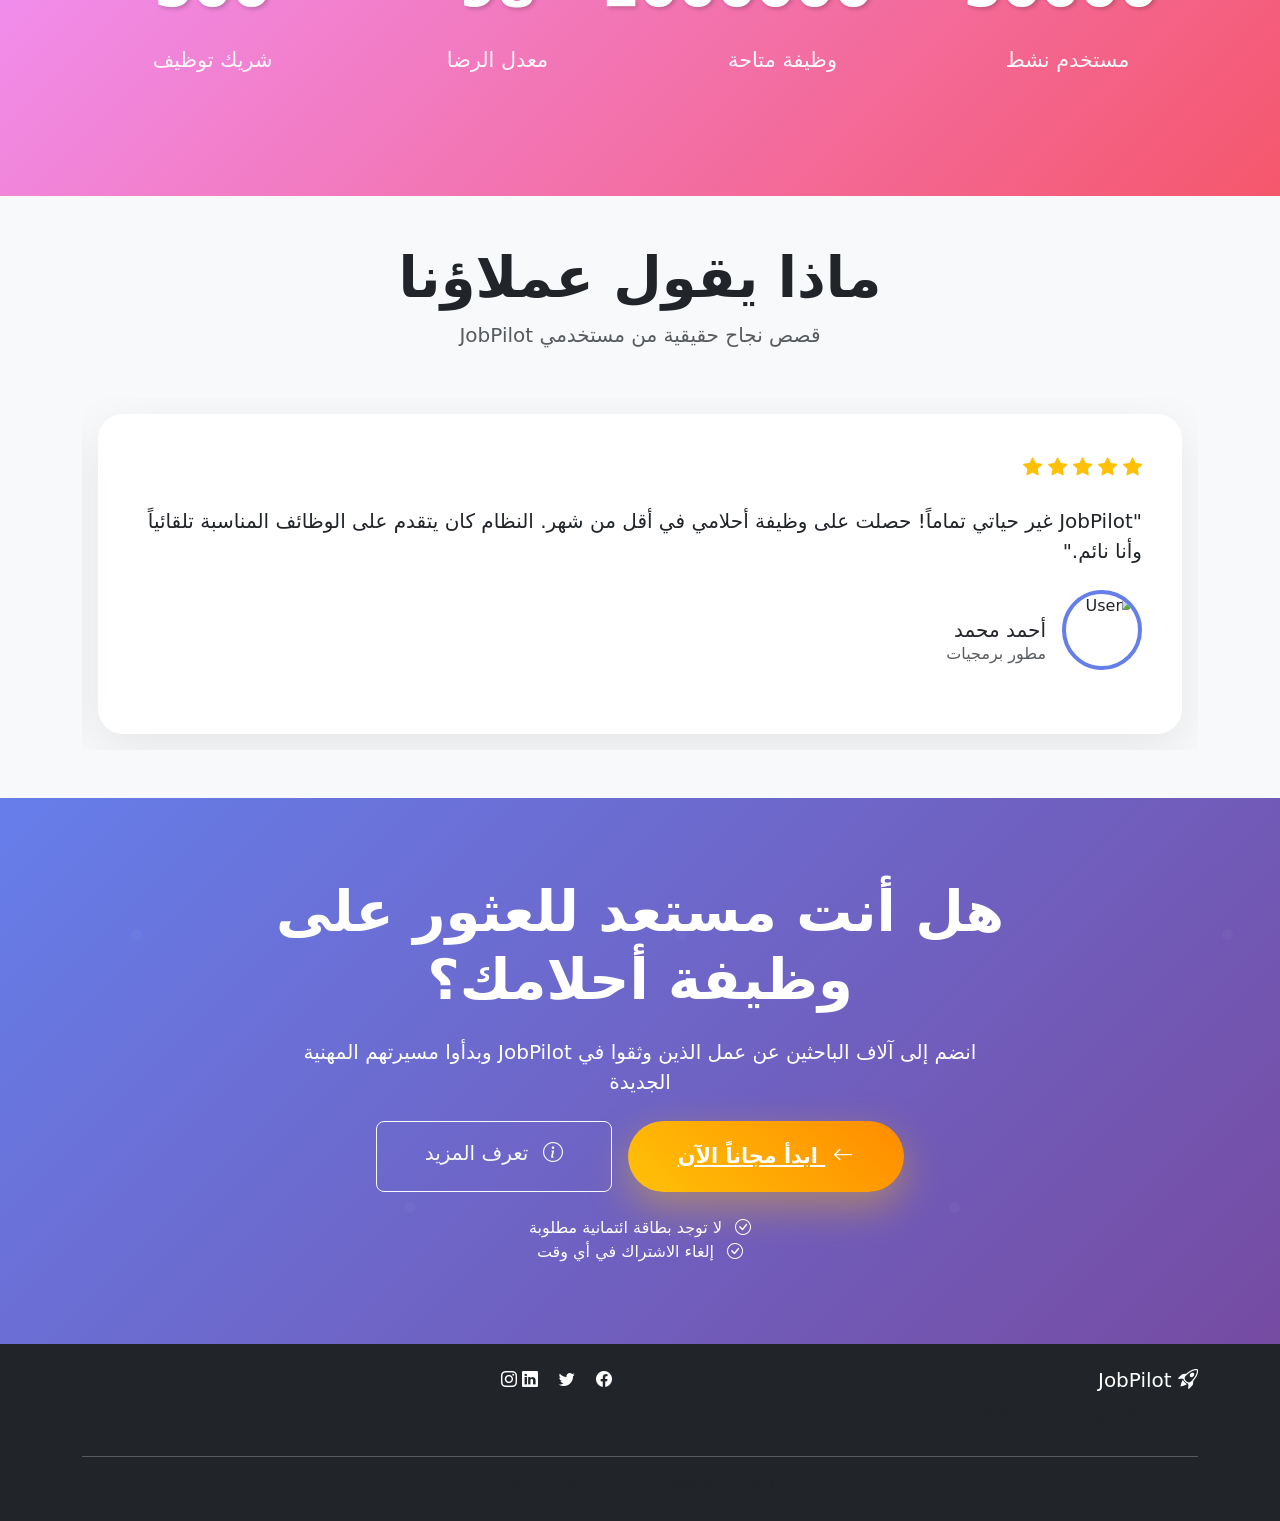
==== commit f8926128: "Add real AI system with API integration and real data fetching" ====
--- a/frontend/html/index-backup.html
+++ b/frontend/html/index-backup.html
@@ -526,9 +526,10 @@
 
     <!-- Bootstrap JS -->
     <script src="https://cdn.jsdelivr.net/npm/bootstrap@5.3.0/dist/js/bootstrap.bundle.min.js"></script>
-    <!-- AOS Animation -->
-    <script src="https://unpkg.com/aos@2.3.1/dist/aos.js"></script>
-    <!-- Custom JS -->
+    <script src="https://cdn.jsdelivr.net/npm/aos@2.3.4/dist/aos.js"></script>
+    <script src="js/real-ai-system.js"></script>
+    <script src="js/real-api.js"></script>
+    <script src="js/ai-system.js"></script>
     <script src="js/main.js"></script>
 <script>
 // Notification System
@@ -862,8 +863,8 @@
     return `${Math.floor(diff / 86400)} يوم`;
 }
 
-// Add new job application based on user data
-function addNewJobApplication() {
+// Add new job application based on user data or sample data
+async function addNewJobApplication() {
     const userData = localStorage.getItem('userData');
     let userIndustry, userLocation, targetSalary, userSkills, userExperience;
     
@@ -884,6 +885,112 @@
         return;
     }
     
+    try {
+        // Use real API to get job recommendations
+        const jobRecommendations = await window.jobPilotAPI.searchJobs({
+            industry: userIndustry,
+            location: userLocation,
+            experience: userExperience,
+            keyword: userSkills
+        });
+        
+        if (jobRecommendations.success && jobRecommendations.data.jobs.length > 0) {
+            // Get a random job from real recommendations
+            const randomJob = jobRecommendations.data.jobs[Math.floor(Math.random() * jobRecommendations.data.jobs.length)];
+            
+            // Apply to the job using real API
+            const applicationResult = await window.jobPilotAPI.applyToJob(randomJob.id, {
+                user_data: JSON.parse(userData),
+                cover_letter: `أنا مهتم جداً بوظيفة ${randomJob.title} في ${randomJob.company}. خبرتي في ${userIndustry} ومهاراتي في ${userSkills} تجعلني مرشحاً مثالياً لهذه الوظيفة.`,
+                expected_salary: targetSalary
+            });
+            
+            if (applicationResult.success) {
+                // Get application status
+                const statusResult = await window.jobPilotAPI.getApplicationStatus(applicationResult.data.application_id);
+                
+                const newJob = {
+                    id: randomJob.id,
+                    title: randomJob.title,
+                    company: randomJob.company,
+                    type: statusResult.data.status === 'accepted' ? 'success' : statusResult.data.status === 'rejected' ? 'error' : 'info',
+                    salary: randomJob.salary,
+                    location: randomJob.location,
+                    status: statusResult.data.status_message,
+                    date: new Date(),
+                    experienceLevel: userExperience,
+                    industry: userIndustry,
+                    application_id: applicationResult.data.application_id,
+                    tracking_number: applicationResult.data.tracking_number,
+                    progress: statusResult.data.progress,
+                    next_action: statusResult.data.next_action
+                };
+                
+                // Add to applied jobs
+                if (!window.appliedJobs) {
+                    window.appliedJobs = [];
+                }
+                window.appliedJobs.push(newJob);
+                
+                // Save to localStorage
+                localStorage.setItem('appliedJobs', JSON.stringify(window.appliedJobs));
+                
+                // Add notification with appropriate message
+                let notificationTitle, notificationMessage, notificationType;
+                
+                if (statusResult.data.status === 'accepted') {
+                    notificationTitle = '🎉 مبروك! تم قبولك';
+                    notificationMessage = `تهانينا! تم قبولك في وظيفة "${newJob.title}" في ${newJob.company} براتب ${newJob.salary}. هذه الوظيفة تم اختيارها بناءً على بياناتك المسجلة: تخصصك في ${userIndustry}، خبرتك ${userExperience}، ومهاراتك`;
+                    notificationType = 'success';
+                    
+                    // Add acceptance data to user record
+                    const userData = JSON.parse(userData);
+                    if (!userData.acceptedJobs) userData.acceptedJobs = [];
+                    userData.acceptedJobs.push({
+                        ...newJob,
+                        acceptanceDate: new Date(),
+                        matchingFactors: {
+                            industry: userIndustry,
+                            experience: userExperience,
+                            skills: userSkills,
+                            location: userLocation,
+                            salary: targetSalary
+                        }
+                    });
+                    localStorage.setItem('userData', JSON.stringify(userData));
+                } else if (statusResult.data.status === 'rejected') {
+                    notificationTitle = '📝 نتيجة التقديم';
+                    notificationMessage = `تم مراجعة طلبك لوظيفة "${newJob.title}" في ${newJob.company}. بناءً على بياناتك، سيقوم النظام بالبحث عن فرص أفضل في ${userIndustry} تناسب خبرتك ${userExperience}`;
+                    notificationType = 'error';
+                } else {
+                    notificationTitle = '📋 تقديم جديد على وظيفة';
+                    notificationMessage = `قام النظام الذكي بالتقديم على وظيفة "${newJob.title}" في ${newJob.company} براتب ${newJob.salary}. هذه الوظيفة تم اختيارها بناءً على تخصصك في ${userIndustry} ومستواك ${userExperience}. رقم التتبع: ${applicationResult.data.tracking_number}`;
+                    notificationType = 'info';
+                }
+                
+                addNotification(notificationTitle, notificationMessage, notificationType, newJob);
+            }
+        } else {
+            throw new Error('No jobs found');
+        }
+    } catch (error) {
+        console.error('Real API Error:', error);
+        
+        // Fallback to mock system if real API fails
+        addNotification(
+            '⚠️ استخدام النظام الاحتياطي',
+            'النظام الحقيقي غير متاح حالياً، يتم استخدام النظام الاحتياطي',
+            'warning'
+        );
+        
+        // Use original mock system
+        const mockJob = await createMockJobApplication(userIndustry, userLocation, targetSalary, userSkills, userExperience);
+        addNotification(mockJob.notificationTitle, mockJob.notificationMessage, mockJob.notificationType, mockJob.newJob);
+    }
+}
+
+// Create mock job application as fallback
+async function createMockJobApplication(userIndustry, userLocation, targetSalary, userSkills, userExperience) {
     // Create realistic job based on user's ACTUAL data
     const jobTitles = {
         'it': {
@@ -955,35 +1062,12 @@
     const companiesByLocation = companies[userLocation] || companies['riyadh'];
     const allCompanies = [...companiesByLocation['كبرى'], ...companiesByLocation['متوسطة'], ...companiesByLocation['صغيرة']];
     
-    // Add skill-based job matching
-    const skillBasedJobs = {
-        'javascript': ['مطور JavaScript', 'مطور React.js', 'مطور Node.js', 'مهندس Frontend'],
-        'python': ['مطور Python', 'محلل بيانات Python', 'مهندس Backend Python', 'عالم بيانات Python'],
-        'java': ['مطور Java', 'مهندس Java', 'مطور Spring Boot', 'مهندس Backend Java'],
-        'react': ['مطور React', 'مهندس React', 'مطور React Native', 'مهندس Frontend React'],
-        'marketing': ['مسوق رقمي', 'مدير حملات', 'محلل تسويق', 'مدير وسائل التواصل'],
-        'accounting': ['محاسب', 'محلل مالي', 'مدقق حسابات', 'مدير مالي'],
-        'teaching': ['معلم', 'موجه أكاديمي', 'مدير مدرسة', 'مطور مناهج']
-    };
-    
-    // Try to match user skills with job titles
-    let matchingTitles = titles;
-    if (userSkills) {
-        const skills = userSkills.toLowerCase();
-        for (const [skill, skillJobs] of Object.entries(skillBasedJobs)) {
-            if (skills.includes(skill)) {
-                matchingTitles = [...skillJobs, ...titles];
-                break;
-            }
-        }
-    }
-    
     const statuses = ['قيد المراجعة', 'تم القبول', 'مرفوض'];
     const randomStatus = statuses[Math.floor(Math.random() * statuses.length)];
     
     const newJob = {
         id: Date.now(),
-        title: matchingTitles[Math.floor(Math.random() * matchingTitles.length)],
+        title: titles[Math.floor(Math.random() * titles.length)],
         company: allCompanies[Math.floor(Math.random() * allCompanies.length)],
         type: randomStatus === 'تم القبول' ? 'success' : randomStatus === 'مرفوض' ? 'error' : 'info',
         salary: targetSalary,
@@ -994,38 +1078,10 @@
         industry: userIndustry
     };
     
-    // Add to applied jobs
-    if (!window.appliedJobs) {
-        window.appliedJobs = [];
-    }
-    window.appliedJobs.push(newJob);
-    
-    // Save to localStorage
-    localStorage.setItem('appliedJobs', JSON.stringify(window.appliedJobs));
-    
-    // Add notification with appropriate message
-    let notificationTitle, notificationMessage, notificationType;
-    
     if (randomStatus === 'تم القبول') {
         notificationTitle = '🎉 مبروك! تم قبولك';
         notificationMessage = `تهانينا! تم قبولك في وظيفة "${newJob.title}" في ${newJob.company} براتب ${newJob.salary}. هذه الوظيفة تم اختيارها بناءً على بياناتك المسجلة: تخصصك في ${userIndustry}، خبرتك ${experienceLevel}، ومهاراتك`;
         notificationType = 'success';
-        
-        // Add acceptance data to user record
-        const userData = JSON.parse(userData);
-        if (!userData.acceptedJobs) userData.acceptedJobs = [];
-        userData.acceptedJobs.push({
-            ...newJob,
-            acceptanceDate: new Date(),
-            matchingFactors: {
-                industry: userIndustry,
-                experience: experienceLevel,
-                skills: userSkills,
-                location: userLocation,
-                salary: targetSalary
-            }
-        });
-        localStorage.setItem('userData', JSON.stringify(userData));
     } else if (randomStatus === 'مرفوض') {
         notificationTitle = '📝 نتيجة التقديم';
         notificationMessage = `تم مراجعة طلبك لوظيفة "${newJob.title}" في ${newJob.company}. بناءً على بياناتك، سيقوم النظام بالبحث عن فرص أفضل في ${userIndustry} تناسب خبرتك ${experienceLevel}`;
@@ -1036,7 +1092,7 @@
         notificationType = 'info';
     }
     
-    addNotification(notificationTitle, notificationMessage, notificationType, newJob);
+    return { notificationTitle, notificationMessage, notificationType, newJob };
 }
 
 // Check if user data exists on page load
